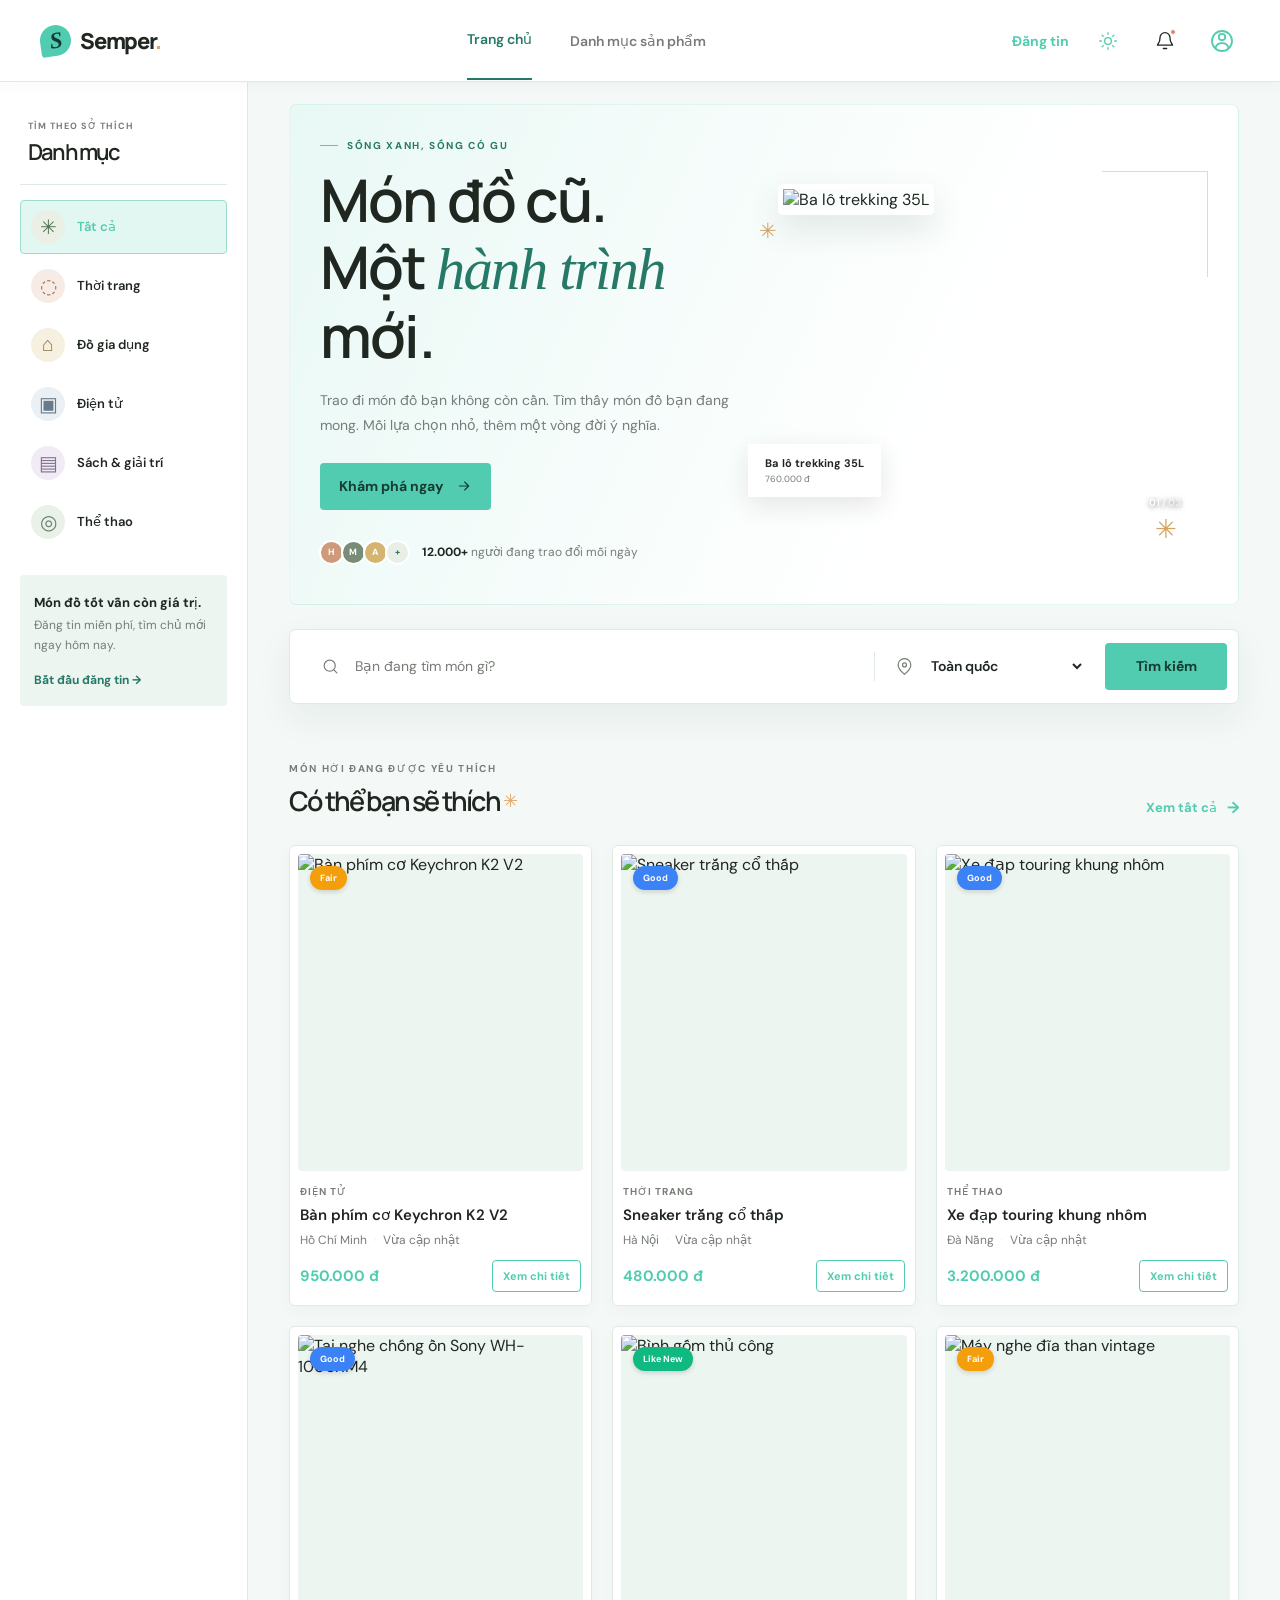
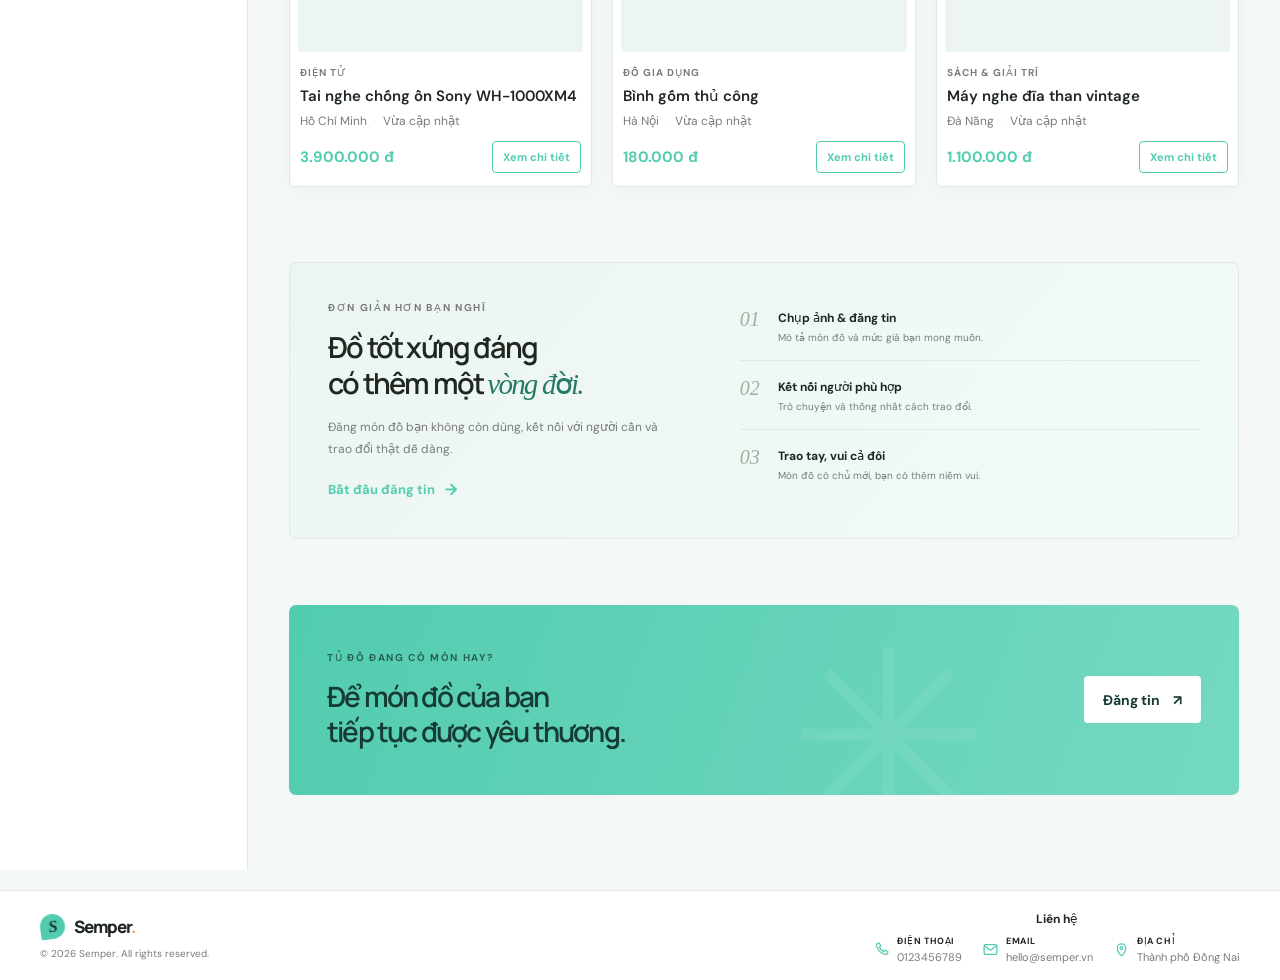
==== index.html @ af2b3153 "." ====
<!DOCTYPE html>
<html lang="vi" data-theme="light">
  <head>
    <meta charset="UTF-8" />
    <meta name="viewport" content="width=device-width, initial-scale=1.0" />
    <meta
      name="description"
      content="Semper — sàn trao đổi đồ cũ đáng tin cậy, nơi món đồ tốt tìm được chủ nhân mới."
    />
    <title>Semper — Trao đồ cũ, nhận niềm vui mới</title>
    <link rel="icon" type="image/png" href="[data-uri]" />
    <link rel="stylesheet" href="danhmucsp/css/styles.css" />
    <link href="https://fonts.googleapis.com/css2?family=DM+Sans:wght@400;500;700&family=Manrope:wght@400;600;700;800&display=swap" rel="stylesheet" />
    <script src="danhmucsp/js/products.js"></script>
    <script src="danhmucsp/js/account-menu.js"></script>
    <script src="danhmucsp/js/notifications.js"></script>
    <script>
document.addEventListener("DOMContentLoaded", () => {
const searchForm = document.querySelector("#search-form");
const searchInput = document.querySelector("#product-search");
const locationSelect = document.querySelector("#location-select");
const categoryButtons = [...document.querySelectorAll(".category-card")];
const productGrid = document.querySelector("#product-grid");
const emptyState = document.querySelector("#empty-state");
const searchResultsSection = document.querySelector("#search-results-section");
const searchResultsGrid = document.querySelector("#search-results-grid");
const searchResultsTitle = document.querySelector("#search-results-title");
const searchResultsEmpty = document.querySelector("#search-results-empty");
const themeToggle = document.querySelector("#theme-toggle");
const heroImage = document.querySelector("#hero-image");
const heroNoteTitle = document.querySelector("#hero-note-title");
const heroNoteDescription = document.querySelector("#hero-note-description");
const heroIndex = document.querySelector("#hero-index");
const badgeClass = { "Like New": "badge-like-new", Good: "badge-good", Fair: "badge-fair" };
const locations = ["Hồ Chí Minh", "Hà Nội", "Đà Nẵng"];

let activeCategory = "all";

function getRandomProducts(products, count) {
  return [...products]
    .sort(() => Math.random() - 0.5)
    .slice(0, count);
}

function renderProduct(product, index) {
  const location = locations[index % locations.length];
  return `
    <article class="product-card" data-category="${product.category}" data-location="${location}">
      <div class="product-image">
        <span class="badge ${badgeClass[product.status] || ""}">${product.status}</span>
        <img src="${product.images[0]}" alt="${product.title}" loading="lazy">
      </div>
      <div class="product-info">
        <p class="product-category">${product.category.toUpperCase()}</p>
        <h3 class="product-title">${product.title}</h3>
        <p class="product-meta">${location} <span>·</span> Vừa cập nhật</p>
        <div class="product-bottom">
          <strong class="product-price">${product.price}</strong>
          <a class="btn-add-cart" href="danhmucsp/html/ctsp.html#${product.id}" aria-label="Xem chi tiết ${product.title}">Xem chi tiết</a>
        </div>
      </div>
    </article>
  `;
}

const products = Array.isArray(window.semperProducts) ? window.semperProducts : [];
productGrid.innerHTML = getRandomProducts(products, 6).map(renderProduct).join("");
const productCards = [...productGrid.querySelectorAll(".product-card")];

const heroProducts = getRandomProducts(products, 3);
let heroProductIndex = 0;

function showHeroProduct(index) {
  const product = heroProducts[index];
  if (!product) return;

  heroImage.classList.add("is-changing");
  window.setTimeout(() => {
    heroImage.src = product.images[0];
    heroImage.alt = product.title;
    heroNoteTitle.textContent = product.title;
    heroNoteDescription.textContent = product.price;
    heroIndex.firstChild.textContent = String(index + 1).padStart(2, "0") + " ";
    heroImage.classList.remove("is-changing");
  }, 220);
}

showHeroProduct(heroProductIndex);
window.setInterval(() => {
  heroProductIndex = (heroProductIndex + 1) % heroProducts.length;
  showHeroProduct(heroProductIndex);
}, 5000);

function applyTheme(theme) {
  const isDark = theme === "dark";
  document.documentElement.classList.toggle("dark-theme", isDark);
  document.documentElement.dataset.theme = theme;
  themeToggle.setAttribute("aria-pressed", String(isDark));
  themeToggle.setAttribute(
    "aria-label",
    isDark ? "Chuyển sang giao diện sáng" : "Chuyển sang giao diện tối",
  );
  themeToggle.title = isDark ? "Chuyển sang giao diện sáng" : "Chuyển sang giao diện tối";
}

const savedTheme = localStorage.getItem("semper-theme");
const initialTheme =
  savedTheme === "light" || savedTheme === "dark"
    ? savedTheme
    : window.matchMedia("(prefers-color-scheme: dark)").matches
      ? "dark"
      : "light";

applyTheme(initialTheme);

themeToggle.addEventListener("click", () => {
  const nextTheme = document.documentElement.dataset.theme === "dark" ? "light" : "dark";
  applyTheme(nextTheme);
  localStorage.setItem("semper-theme", nextTheme);
});

function showSearchResults() {
  const query = searchInput.value.trim().toLocaleLowerCase("vi");
  const location = locationSelect.value;
  const results = products.filter((product) => {
    const searchableText = `${product.title} ${product.desc} ${product.category}`.toLocaleLowerCase("vi");
    const matchesQuery = !query || searchableText.includes(query);
    const productLocation = locations[products.indexOf(product) % locations.length];
    const matchesLocation = !location || productLocation === location;
    return matchesQuery && matchesLocation;
  });

  searchResultsSection.hidden = false;
  searchResultsTitle.textContent = query || location
    ? `Kết quả tìm kiếm${query ? ` cho “${searchInput.value.trim()}”` : ""}`
    : "Tất cả sản phẩm";
  searchResultsGrid.innerHTML = results.map(renderProduct).join("");
  searchResultsEmpty.hidden = results.length > 0;
  searchResultsGrid.hidden = results.length === 0;
  searchResultsSection.scrollIntoView({ behavior: "smooth", block: "start" });
}

searchForm.addEventListener("submit", (event) => {
  event.preventDefault();
  showSearchResults();
});

categoryButtons.forEach((button) => {
  button.addEventListener("click", () => {
    activeCategory = button.dataset.category;
    categoryButtons.forEach((categoryButton) => {
      const isSelected = categoryButton === button;
      categoryButton.classList.toggle("selected", isSelected);
      categoryButton.setAttribute("aria-pressed", String(isSelected));
    });
  });
});

document.querySelectorAll(".favorite-button").forEach((button) => {
  button.addEventListener("click", () => {
    const isFavorite = button.getAttribute("aria-pressed") === "true";
    button.setAttribute("aria-pressed", String(!isFavorite));
    button.textContent = isFavorite ? "♡" : "♥";
  });
});

});
    </script>
  </head>
  <body>
    <input type="checkbox" id="mobile-menu-toggle" hidden />
    <header class="site-header">
      <div class="header-inner">
        <a class="brand" href="#trang-chu" aria-label="Semper — về trang chủ">
          <span class="brand-mark" aria-hidden="true">S</span>
          <span>Semper<span class="brand-period">.</span></span>
        </a>

        <nav class="desktop-nav" aria-label="Điều hướng chính">
          <a class="nav-link active" href="#trang-chu">Trang chủ</a>
          <a class="nav-link" href="danhmucsp/html/sanpham.html">Danh mục sản phẩm</a>
  
        </nav>

        <div class="header-actions">
          <label for="mobile-menu-toggle" class="icon-button hamburger-menu" aria-label="Mở menu điều hướng">
            <span class="hamburger-lines" aria-hidden="true">
              <span class="line line1"></span>
              <span class="line line2"></span>
              <span class="line line3"></span>
            </span>
          </label>
          <a class="sell-link" href="danhmucsp/html/dangtin.html">Đăng tin</a>
          <button class="icon-button theme-toggle" id="theme-toggle" type="button" aria-label="Chuyển sang giao diện tối" title="Chuyển sang giao diện tối">
            <svg class="sun-icon" viewBox="0 0 24 24" aria-hidden="true">
              <circle cx="12" cy="12" r="4"></circle>
              <path d="M12 2v2m0 16v2M4.93 4.93l1.42 1.42m11.3 11.3 1.42 1.42M2 12h2m16 0h2M4.93 19.07l1.42-1.42m11.3-11.3 1.42-1.42"></path>
            </svg>
            <svg class="moon-icon" viewBox="0 0 24 24" aria-hidden="true">
              <path d="M20.9 13A8.5 8.5 0 0 1 11 3.1 8.5 8.5 0 1 0 20.9 13Z"></path>
            </svg>
          </button>
          <div class="notification-menu">
            <button class="icon-button notification-button" type="button" aria-label="Mở thông báo" aria-expanded="false">
              <svg viewBox="0 0 24 24" aria-hidden="true">
                <path d="M18 8a6 6 0 0 0-12 0c0 7-3 7-3 9h18c0-2-3-2-3-9M10 21h4" />
              </svg>
              <span class="notification-dot" aria-hidden="true"></span>
            </button>
            <div class="notification-popover" role="region" aria-label="Thông báo">
              <div class="notification-heading"><strong>Thông báo</strong></div>
              <div class="notification-list"></div>
            </div>
          </div>
          <div class="account-menu">
            <button class="avatar-button" type="button" aria-label="Mở biểu mẫu đăng nhập" aria-expanded="false">
              <svg viewBox="0 0 24 24" aria-hidden="true">
                <circle cx="12" cy="12" r="10"></circle>
                <circle cx="12" cy="8" r="3.2"></circle>
                <path d="M5.5 19c.8-3.2 3.1-4.8 6.5-4.8s5.7 1.6 6.5 4.8"></path>
              </svg>
            </button>
            <form class="login-popover" action="#" method="post">
              <h2>Đăng nhập</h2>
              <label for="home-login-account">Tài khoản</label>
              <input id="home-login-account" name="account" type="text" autocomplete="username" required>
              <label for="home-login-password">Mật khẩu</label>
              <input id="home-login-password" name="password" type="password" autocomplete="current-password" required>
              <button type="submit">Đăng nhập</button>
              <a href="#">Đăng ký</a>
            </form>
          </div>
        </div>
      </div>
    </header>

    <div class="page-layout">
      <aside class="page-sidebar" aria-labelledby="category-title">
        <div class="sidebar-heading">
          <p class="eyebrow">TÌM THEO SỞ THÍCH</p>
          <h2 id="category-title">Danh mục</h2>
        </div>
        <nav class="category-list" aria-label="Danh mục sản phẩm">
          <a class="category-card selected" href="danhmucsp/html/sanpham.html" data-category="all" aria-pressed="true">
            <span class="category-icon category-all" aria-hidden="true">✳</span>
            <span>Tất cả</span>
          </a>
          <a class="category-card" href="danhmucsp/html/sanpham.html?category=Th%E1%BB%9Di%20trang" data-category="Thời trang" aria-pressed="false">
            <span class="category-icon category-fashion" aria-hidden="true">◌</span>
            <span>Thời trang</span>
          </a>
          <a class="category-card" href="danhmucsp/html/sanpham.html?category=%C4%90%E1%BB%93%20gia%20d%E1%BB%A5ng" data-category="Đồ gia dụng" aria-pressed="false">
            <span class="category-icon category-home" aria-hidden="true">⌂</span>
            <span>Đồ gia dụng</span>
          </a>
          <a class="category-card" href="danhmucsp/html/sanpham.html?category=%C4%90i%E1%BB%87n%20t%E1%BB%AD" data-category="Điện tử" aria-pressed="false">
            <span class="category-icon category-tech" aria-hidden="true">▣</span>
            <span>Điện tử</span>
          </a>
          <a class="category-card" href="danhmucsp/html/sanpham.html?category=S%C3%A1ch%20%26%20gi%E1%BA%A3i%20tr%C3%AD" data-category="Sách &amp; giải trí" aria-pressed="false">
            <span class="category-icon category-books" aria-hidden="true">▤</span>
            <span>Sách &amp; giải trí</span>
          </a>
          <a class="category-card" href="danhmucsp/html/sanpham.html?category=Th%E1%BB%83%20thao" data-category="Thể thao" aria-pressed="false">
            <span class="category-icon category-sport" aria-hidden="true">◎</span>
            <span>Thể thao</span>
          </a>
        </nav>
        <div class="sidebar-promo">
          <p><strong>Món đồ tốt vẫn còn giá trị.</strong> Đăng tin miễn phí, tìm chủ mới ngay hôm nay.</p>
          <a href="danhmucsp/html/dangtin.html">Bắt đầu đăng tin <span aria-hidden="true">→</span></a>
        </div>
      </aside>

      <main id="trang-chu">
      <section class="hero" aria-labelledby="hero-title">
        <div class="hero-copy">
          <p class="eyebrow"><span></span> SỐNG XANH, SỐNG CÓ GU</p>
          <h1 id="hero-title">Món đồ cũ.<br />Một <em>hành trình</em> mới.</h1>
          <p class="hero-description">
            Trao đi món đồ bạn không còn cần. Tìm thấy món đồ bạn đang mong.
            Mỗi lựa chọn nhỏ, thêm một vòng đời ý nghĩa.
          </p>
          <a class="button button-dark" href="#san-pham">
            Khám phá ngay
            <svg viewBox="0 0 24 24" aria-hidden="true"><path d="M5 12h14m-6-6 6 6-6 6" /></svg>
          </a>
          <div class="community-proof">
            <div class="avatar-stack" aria-hidden="true">
              <span>H</span><span>M</span><span>A</span><span>+</span>
            </div>
            <p><strong>12.000+</strong> người đang trao đổi mỗi ngày</p>
          </div>
        </div>

        <div class="hero-visual">
          <img id="hero-image" src="" alt="" />
          <div class="hero-note">
            <span><strong id="hero-note-title"></strong><small id="hero-note-description"></small></span>
          </div>
          <div class="hero-index" id="hero-index" aria-hidden="true">01 <span>/ 03</span></div>
          <span class="hero-sparkle sparkle-one" aria-hidden="true">✳</span>
          <span class="hero-sparkle sparkle-two" aria-hidden="true">✳</span>
        </div>
      </section>

      <section class="search-section" aria-label="Tìm kiếm sản phẩm">
        <form class="search-bar" id="search-form" role="search">
          <label class="search-field">
            <svg viewBox="0 0 24 24" aria-hidden="true">
              <circle cx="11" cy="11" r="7"></circle><path d="m16 16 4 4"></path>
            </svg>
            <span class="visually-hidden">Tìm món đồ bạn cần</span>
            <input id="product-search" type="search" placeholder="Bạn đang tìm món gì?" />
          </label>
          <span class="search-divider" aria-hidden="true"></span>
          <label class="location-field">
            <svg viewBox="0 0 24 24" aria-hidden="true">
              <path d="M20 10c0 5-8 12-8 12S4 15 4 10a8 8 0 1 1 16 0Z"></path>
              <circle cx="12" cy="10" r="2.5"></circle>
            </svg>
            <span class="visually-hidden">Khu vực</span>
            <select id="location-select" aria-label="Chọn khu vực">
              <option value="">Toàn quốc</option>
              <option value="Hồ Chí Minh">Hồ Chí Minh</option>
              <option value="Hà Nội">Hà Nội</option>
              <option value="Đà Nẵng">Đà Nẵng</option>
            </select>
          </label>
          <button class="button button-green search-submit" type="submit">Tìm kiếm</button>
        </form>
      </section>

      <section class="products-section" id="san-pham" aria-labelledby="products-title">
        <div class="section-heading products-heading">
          <div>
            <p class="eyebrow">MÓN HỜI ĐANG ĐƯỢC YÊU THÍCH</p>
            <h2 id="products-title">Có thể bạn sẽ thích <span>✳</span></h2>
          </div>
          <a class="text-link" href="danhmucsp/html/sanpham.html">Xem tất cả <span aria-hidden="true">→</span></a>
        </div>

        <div class="product-grid" id="product-grid">
          <article class="product-card" data-category="Thời trang" data-location="Hồ Chí Minh">
            <div class="product-image">
              <img src="https://images.unsplash.com/photo-1543076447-215ad9ba6923?auto=format&fit=crop&w=700&q=80" alt="Áo khoác denim màu xanh" loading="lazy" />
              <span class="condition-badge">Còn rất tốt</span>
            </div>
            <button class="favorite-button" type="button" aria-label="Lưu Áo khoác denim vintage" aria-pressed="false">♡</button>
            <div class="product-info">
              <p class="product-category">THỜI TRANG</p>
              <h3>Áo khoác denim vintage</h3>
              <p class="product-meta">Hồ Chí Minh <span>·</span> 2 giờ trước</p>
              <div class="product-bottom"><strong>250.000đ</strong><span class="seller-avatar">N</span></div>
            </div>
          </article>

          <article class="product-card" data-category="Đồ gia dụng" data-location="Hà Nội">
            <div class="product-image">
              <img src="https://images.unsplash.com/photo-1578500494198-246f612d3b3d?auto=format&fit=crop&w=700&q=80" alt="Bình gốm thủ công màu trắng đặt trên bàn" loading="lazy" />
              <span class="condition-badge">Như mới</span>
            </div>
            <button class="favorite-button" type="button" aria-label="Lưu Bình gốm thủ công" aria-pressed="false">♡</button>
            <div class="product-info">
              <p class="product-category">ĐỒ GIA DỤNG</p>
              <h3>Bình gốm thủ công</h3>
              <p class="product-meta">Hà Nội <span>·</span> 5 giờ trước</p>
              <div class="product-bottom"><strong>180.000đ</strong><span class="seller-avatar avatar-peach">T</span></div>
            </div>
          </article>

          <article class="product-card" data-category="Điện tử" data-location="Hồ Chí Minh">
            <div class="product-image">
              <img src="https://images.unsplash.com/photo-1505740420928-5e560c06d30e?auto=format&fit=crop&w=700&q=80" alt="Tai nghe chụp tai màu đen" loading="lazy" />
              <span class="condition-badge">Còn rất tốt</span>
            </div>
            <button class="favorite-button" type="button" aria-label="Lưu Tai nghe chụp tai Sony" aria-pressed="false">♡</button>
            <div class="product-info">
              <p class="product-category">ĐIỆN TỬ</p>
              <h3>Tai nghe chụp tai Sony</h3>
              <p class="product-meta">Hồ Chí Minh <span>·</span> 1 ngày trước</p>
              <div class="product-bottom"><strong>890.000đ</strong><span class="seller-avatar avatar-lilac">P</span></div>
            </div>
          </article>

          <article class="product-card" data-category="Thời trang" data-location="Đà Nẵng">
            <div class="product-image">
              <img src="https://images.unsplash.com/photo-1590874103328-eac38a683ce7?auto=format&fit=crop&w=700&q=80" alt="Túi xách thời trang màu nâu sáng" loading="lazy" />
              <span class="condition-badge">Như mới</span>
            </div>
            <button class="favorite-button" type="button" aria-label="Lưu Túi cói đi biển" aria-pressed="false">♡</button>
            <div class="product-info">
              <p class="product-category">THỜI TRANG</p>
              <h3>Túi cói đi biển</h3>
              <p class="product-meta">Đà Nẵng <span>·</span> 1 ngày trước</p>
              <div class="product-bottom"><strong>320.000đ</strong><span class="seller-avatar avatar-yellow">M</span></div>
            </div>
          </article>
        </div>
        <p class="empty-state" id="empty-state" hidden>Chưa tìm thấy món đồ phù hợp. Thử từ khóa hoặc danh mục khác nhé!</p>
      </section>

      <section class="products-section search-results-section" id="search-results-section" aria-labelledby="search-results-title" hidden>
        <div class="section-heading products-heading">
          <div>
            <p class="eyebrow">KẾT QUẢ PHÙ HỢP</p>
            <h2 id="search-results-title">Kết quả tìm kiếm</h2>
          </div>
        </div>
        <div class="product-grid" id="search-results-grid"></div>
        <p class="empty-state" id="search-results-empty" hidden>Chưa tìm thấy sản phẩm phù hợp. Hãy thử từ khóa hoặc khu vực khác nhé!</p>
      </section>

      <section class="how-section" id="cach-hoat-dong" aria-labelledby="how-title">
        <div class="how-copy">
          <p class="eyebrow">ĐƠN GIẢN HƠN BẠN NGHĨ</p>
          <h2 id="how-title">Đồ tốt xứng đáng<br />có thêm một <em>vòng đời.</em></h2>
          <p>Đăng món đồ bạn không còn dùng, kết nối với người cần và trao đổi thật dễ dàng.</p>
          <a class="text-link" href="danhmucsp/html/dangtin.html">Bắt đầu đăng tin <span aria-hidden="true">→</span></a>
        </div>
        <ol class="steps-list">
          <li><span class="step-number">01</span><div><h3>Chụp ảnh &amp; đăng tin</h3><p>Mô tả món đồ và mức giá bạn mong muốn.</p></div></li>
          <li><span class="step-number">02</span><div><h3>Kết nối người phù hợp</h3><p>Trò chuyện và thống nhất cách trao đổi.</p></div></li>
          <li><span class="step-number">03</span><div><h3>Trao tay, vui cả đôi</h3><p>Món đồ có chủ mới, bạn có thêm niềm vui.</p></div></li>
        </ol>
      </section>

      <section class="sell-banner" id="dang-tin" aria-labelledby="sell-title">
        <div>
          <p class="eyebrow">TỦ ĐỒ ĐANG CÓ MÓN HAY?</p>
          <h2 id="sell-title">Để món đồ của bạn<br />tiếp tục được yêu thương.</h2>
        </div>
        <a class="button button-light" href="danhmucsp/html/dangtin.html">
          Đăng tin <span aria-hidden="true">↗</span>
        </a>
        <span class="banner-flower" aria-hidden="true">✳</span>
      </section>
      </main>
    </div>

    <footer class="site-footer">
      <div class="site-footer-inner">
        <div class="footer-branding">
          <a class="brand footer-brand" href="#trang-chu"><span class="brand-mark" aria-hidden="true">S</span><span>Semper<span class="brand-period">.</span></span></a>
          <p class="footer-copyright">© 2026 Semper. All rights reserved.</p>
        </div>
        <div class="footer-contact">
          <p class="footer-heading">Liên hệ</p>
          <div class="contact-list">
            <span class="contact-item"><svg viewBox="0 0 24 24" aria-hidden="true"><path d="M6.6 3.5 9 3l2 4.5-2 1.5a14.8 14.8 0 0 0 6 6l1.5-2L21 15l-.5 2.4a2.2 2.2 0 0 1-2.4 1.6A16.8 16.8 0 0 1 5 6.4 2.2 2.2 0 0 1 6.6 3.5Z"/></svg><span><strong>Điện thoại</strong>0123456789</span></span>
            <a class="contact-item" href="mailto:hello@semper.vn"><svg viewBox="0 0 24 24" aria-hidden="true"><rect x="3" y="5" width="18" height="14" rx="2"/><path d="m4 7 8 6 8-6"/></svg><span><strong>Email</strong>hello@semper.vn</span></a>
            <span class="contact-item"><svg viewBox="0 0 24 24" aria-hidden="true"><path d="M12 21s6-5.2 6-11a6 6 0 1 0-12 0c0 5.8 6 11 6 11Z"/><circle cx="12" cy="10" r="2"/></svg><span><strong>Địa chỉ</strong>Thành phố Đồng Nai</span></span>
          </div>
        </div>
      </div>
    </footer>
  </body>
</html>
---- danhmucsp/css/styles.css ----
:root {
  color-scheme: light;
  --page-bg: #f4f8f6;
  --surface: #ffffff;
  --surface-muted: #edf5f1;
  --text-primary: #202721;
  --text-muted: #777d76;
  --accent: #52CCB0;
  --accent-hover: #3bb99d;
  --accent-contrast: #163b33;
  --border: #dfeae5;
  --shadow: 0 14px 36px #23483a10;
  --ink: var(--text-primary);
  --muted: var(--text-muted);
  --green: #267966;
  --green-dark: #1e6556;
  --cream: var(--surface-muted);
  --line: var(--border);
  --serif: Georgia, "Times New Roman", serif;
  font-family: "DM Sans", sans-serif;
  font-synthesis: none;
  text-rendering: optimizeLegibility;
}

* { box-sizing: border-box; }
html { scroll-behavior: smooth; }
body { margin: 0; color: var(--text-primary); background: var(--page-bg); transition: color .35s ease, background-color .35s ease; }
a { color: inherit; text-decoration: none; }
button, input, select { font: inherit; }
button { color: inherit; }
a:focus-visible, button:focus-visible, input:focus-visible, select:focus-visible { outline: 3px solid var(--accent); outline-offset: 3px; }

.site-header { position: sticky; top: 0; z-index: 100; height: 82px; border-bottom: 1px solid var(--border); background: var(--surface); box-shadow: 0 3px 14px #23483a08; transition: color .35s ease, background-color .35s ease, border-color .35s ease, box-shadow .35s ease; }
.header-inner { width: min(1200px, calc(100% - 64px)); height: 100%; margin: auto; display: flex; align-items: center; justify-content: space-between; }
.brand { display: inline-flex; align-items: center; gap: 9px; font: 800 22px/1 "Manrope", sans-serif; letter-spacing: -1.2px; }
.brand-mark { display: grid; width: 31px; height: 31px; place-items: center; border-radius: 50% 50% 50% 10%; color: var(--accent-contrast); background: var(--accent); font: italic 700 23px/1 var(--serif); transform: rotate(-8deg); }
.brand-period { color: #e5a65e; }
.desktop-nav { display: flex; height: 100%; align-items: center; gap: 38px; }
.nav-link { position: relative; color: var(--text-muted); font-size: 14px; font-weight: 600; transition: color .2s, transform .2s; }
.nav-link:hover, .nav-link.active { color: var(--green); }
.nav-link.active { transform: translateY(-2px); }
.nav-link.active::after { position: absolute; right: 0; bottom: -32px; left: 0; height: 2px; background: var(--green); content: ""; }
.header-actions { display: flex; align-items: center; gap: 20px; }
.icon-button.hamburger-menu { display: none; }
.hamburger-lines { display: flex; width: 22px; height: 16px; flex-direction: column; justify-content: space-between; color: currentColor; }
.hamburger-lines .line { display: block; width: 100%; height: 2.5px; border-radius: 2px; background-color: currentColor; transition: transform .3s ease-in-out, opacity .2s ease-in-out; }
.sell-link { display: inline-block; color: var(--accent); font-size: 14px; font-weight: 700; text-decoration: none; animation: pulse 2s infinite ease-in-out; }
.icon-button, .avatar-button { position: relative; display: grid; width: 37px; height: 37px; place-items: center; border: 0; border-radius: 50%; background: transparent; cursor: pointer; }
.icon-button svg { width: 20px; fill: none; stroke: currentColor; stroke-linecap: round; stroke-linejoin: round; stroke-width: 1.6; }
.theme-toggle { color: var(--accent); }
.theme-toggle .moon-icon, .dark-theme .theme-toggle .sun-icon { display: none; }
.theme-toggle .moon-icon { color: #fbbf24; fill: #fbbf24; transition: color .2s, fill .2s; }
.dark-theme .theme-toggle .moon-icon { display: block; }
.dark-theme .theme-toggle .moon-icon:hover { color: #fff; fill: #fff; }
.notification-dot { position: absolute; top: 7px; right: 7px; width: 6px; height: 6px; border: 1px solid white; border-radius: 50%; background: #db8769; }
.notification-menu { position: relative; }
.notification-button { color: var(--text-primary); animation: notification-ring 2.6s ease-in-out infinite; }
.notification-button:hover, .notification-menu.is-open .notification-button { color: var(--accent); animation-play-state: paused; }
.notification-popover { position: absolute; top: calc(100% + 13px); right: -8px; z-index: 20; display: none; width: 310px; padding: 15px; border: 1px solid var(--border); border-radius: 12px; background: var(--surface); box-shadow: 0 14px 30px #23483a22; }
.notification-menu.is-open .notification-popover { display: block; }
.notification-heading { display: flex; align-items: center; justify-content: space-between; padding-bottom: 10px; border-bottom: 1px solid var(--border); color: var(--text-primary); }
.notification-heading span { color: var(--text-muted); font-size: 10px; font-weight: 600; }
.notification-item { display: flex; align-items: flex-start; gap: 10px; padding: 12px 0; border-bottom: 1px solid var(--border); }
.notification-item:last-child { padding-bottom: 2px; border-bottom: 0; }
.notification-item-icon { display: grid; width: 27px; height: 27px; flex: none; place-items: center; border-radius: 50%; color: var(--accent-contrast); background: var(--accent); font-weight: 700; }
.notification-item p { margin: 0; color: var(--text-muted); font-size: 12px; line-height: 1.45; }
.notification-item p strong, .notification-item p span { color: var(--text-primary); }
.notification-item p small { display: block; margin-top: 3px; color: var(--text-muted); font-size: 10px; }
@keyframes notification-ring {
  0%, 75%, 100% { transform: rotate(0); }
  80% { transform: rotate(9deg); }
  84% { transform: rotate(-9deg); }
  88% { transform: rotate(6deg); }
  92% { transform: rotate(-4deg); }
}
.account-menu { position: relative; }
.avatar-button { color: var(--accent); background: transparent; border-radius: 6px; font-size: 13px; font-weight: 700; }
.avatar-button svg { width: 24px; height: 24px; fill: none; stroke: currentColor; stroke-linecap: round; stroke-linejoin: round; stroke-width: 1.8; }
.avatar-button:hover { color: var(--accent-hover); background: var(--surface-muted); }
.login-popover { position: absolute; top: calc(100% + 13px); right: 0; z-index: 20; display: none; width: 244px; padding: 18px; border: 1px solid var(--border); border-radius: 12px; background: var(--surface); box-shadow: 0 14px 30px #23483a22; }
.account-menu.is-open .login-popover { display: grid; gap: 7px; }
.login-popover h2 { margin: 0 0 5px; color: var(--text-primary); font: 700 18px/1.2 "Manrope", sans-serif; }
.login-popover label { color: var(--text-muted); font-size: 12px; font-weight: 600; }
.login-popover input { width: 100%; min-height: 36px; padding: 7px 9px; border: 1px solid var(--border); border-radius: 7px; color: var(--text-primary); background: var(--surface-muted); }
.login-popover button { min-height: 37px; margin-top: 5px; border: 0; border-radius: 7px; color: var(--accent-contrast); background: var(--accent); font-weight: 700; cursor: pointer; }
.login-popover button:hover { background: var(--accent-hover); }
.login-popover a { color: var(--green); font-size: 12px; text-align: center; text-decoration: none; }
.login-popover a:hover { text-decoration: underline; }

.page-layout { display: grid; width: min(1440px, 100%); min-height: calc(100vh - 172px); margin: 0 auto; grid-template-columns: 248px minmax(0, 1fr); grid-template-areas: "sidebar main"; }
.page-sidebar { position: sticky; top: 20px; align-self: start; grid-area: sidebar; min-height: 100%; padding: 38px 20px 28px; border-right: 1px solid var(--border); background: var(--surface); transition: color .35s ease, background-color .35s ease, border-color .35s ease; }
.sidebar-heading { padding: 0 8px 17px; border-bottom: 1px solid var(--border); }
.sidebar-heading .eyebrow { margin-bottom: 7px; font-size: 9px; letter-spacing: 1px; }
.sidebar-heading h2 { font-size: 22px; }
.category-list { display: grid; margin-top: 15px; grid-template-columns: 1fr; gap: 5px; }
.category-card { display: flex; min-height: 54px; align-items: center; justify-content: flex-start; gap: 12px; padding: 6px 10px; border: 1px solid transparent; border-radius: 4px; background: transparent; font-size: 13px; font-weight: 600; text-align: left; transition: color .35s ease, border-color .35s ease, background-color .35s ease, transform .2s; cursor: pointer; }
.category-card:hover { transform: translateX(2px); border-color: var(--border); }
.category-card.selected { border-color: color-mix(in srgb, var(--accent) 48%, var(--border)); background: color-mix(in srgb, var(--accent) 16%, var(--surface)); color: var(--accent); }
.category-icon { display: grid; width: 34px; height: 34px; flex: none; place-items: center; border-radius: 50%; font-family: var(--serif); font-size: 20px; }
.category-all { color: #537456; background: #eaf0e6; }
.category-fashion { color: #a66d55; background: #f7ece5; }
.category-home { color: #927746; background: #f5f0df; }
.category-tech { color: #687b8c; background: #eaf0f3; }
.category-books { color: #817292; background: #f0ebf5; }
.category-sport { color: #68816c; background: #eaf1e9; }
.sidebar-promo { margin-top: 26px; padding: 17px 14px; border-radius: 4px; background: var(--surface-muted); }
.promo-icon { display: grid; width: 29px; height: 29px; margin-bottom: 11px; place-items: center; border-radius: 50%; color: var(--accent-contrast); background: color-mix(in srgb, var(--accent) 22%, var(--surface)); }
.sidebar-promo p { margin-bottom: 12px; color: var(--muted); font-size: 12px; line-height: 1.65; }
.sidebar-promo p strong { display: block; margin-bottom: 3px; color: var(--ink); font-size: 13px; }
.sidebar-promo > a { color: var(--green); font-size: 12px; font-weight: 700; }
.page-layout > main { min-width: 0; overflow: hidden; grid-area: main; padding: 0 clamp(22px, 3.2vw, 46px) 20px; }
.hero { display: grid; width: 100%; min-height: 440px; margin: 22px auto 26px; padding: 34px 30px; grid-template-columns: 1fr 1fr; align-items: center; gap: 28px; border: 1px solid color-mix(in srgb, var(--accent) 16%, transparent); border-radius: 8px; background: linear-gradient(115deg, color-mix(in srgb, var(--accent) 13%, var(--surface)), var(--surface) 68%); }
.hero-copy { min-width: 0; padding: 0 0 5px; }
.eyebrow { margin: 0 0 15px; color: var(--text-muted); font-size: 10px; font-weight: 700; letter-spacing: 1.65px; }
.hero-copy .eyebrow { display: flex; align-items: center; gap: 9px; color: var(--green); }
.hero-copy .eyebrow span { width: 18px; height: 1px; background: var(--accent); }
h1, h2, h3, p { margin-top: 0; }
h1, h2 { font-family: "Manrope", sans-serif; letter-spacing: -1.8px; }
h1 { margin: 0 0 18px; font-size: clamp(42px, 4.6vw, 59px); font-weight: 600; line-height: 1.13; }
h1 em, .how-copy h2 em { color: var(--green); font-family: var(--serif); font-weight: 400; }
.hero-description { max-width: 420px; margin-bottom: 25px; color: var(--muted); font-size: 14px; line-height: 1.8; }
.button { display: inline-flex; min-height: 47px; align-items: center; justify-content: center; gap: 13px; padding: 0 19px; border: 0; border-radius: 4px; font-size: 14px; font-weight: 700; transition: transform .2s, background .2s; cursor: pointer; }
.button:hover { transform: translateY(-2px); }
.button svg { width: 16px; fill: none; stroke: currentColor; stroke-linecap: round; stroke-linejoin: round; stroke-width: 1.7; }
.button-dark { color: var(--accent-contrast); background: var(--accent); }
.button-dark:hover { background: var(--accent-hover); }
.community-proof { display: flex; align-items: center; gap: 12px; margin-top: 30px; }
.avatar-stack { display: flex; padding-left: 2px; }
.avatar-stack span { display: grid; width: 25px; height: 25px; margin-left: -3px; place-items: center; border: 2px solid var(--surface); border-radius: 50%; color: white; background: #ce9a7b; font-size: 9px; font-weight: 700; }
.avatar-stack span:nth-child(2) { background: #788c78; }
.avatar-stack span:nth-child(3) { background: #d4b46e; }
.avatar-stack span:nth-child(4) { color: var(--green); background: #e9eee7; }
.community-proof p { margin: 0; color: var(--muted); font-size: 12px; }
.community-proof strong { color: var(--ink); }
.hero-visual { position: relative; height: 340px; margin-right: 12px; }
.hero-visual::before { position: absolute; top: -13px; right: -12px; width: 105px; height: 105px; border-top: 1px solid #d4dfd2; border-right: 1px solid #d4dfd2; content: ""; }
.hero-visual > img { width: 100%; height: 100%; border: 5px solid var(--surface); border-radius: 5px; object-fit: cover; object-position: center 48%; box-shadow: 0 14px 32px #20493a20; opacity: 1; transition: opacity .22s ease; }
.hero-visual > img.is-changing { opacity: .15; }
.hero-note { position: absolute; bottom: 27px; left: -30px; display: flex; align-items: center; gap: 11px; padding: 12px 17px; background: var(--surface); box-shadow: 0 8px 26px #1c27151c; }
.note-icon { display: grid; width: 30px; height: 30px; place-items: center; border-radius: 50%; color: var(--accent-contrast); background: color-mix(in srgb, var(--accent) 18%, var(--surface)); font-size: 18px; }
.hero-note strong, .hero-note small { display: block; }
.hero-note strong { margin-bottom: 3px; font-size: 11px; }
.hero-note small { color: var(--muted); font-size: 9px; }
.hero-index { position: absolute; right: 15px; bottom: 15px; color: #fff; font-size: 10px; font-weight: 700; text-shadow: 0 1px 5px #0008; }
.hero-index span { color: #ffffffa6; }
.hero-sparkle { position: absolute; color: #d5a35f; }
.sparkle-one { top: 33px; left: -19px; font-size: 21px; }
.sparkle-two { right: 19px; bottom: -22px; font-size: 26px; }

.search-section { width: 100%; margin: -2px auto 58px; }
.search-bar { display: flex; min-height: 75px; align-items: center; padding: 11px; border: 1px solid var(--border); border-radius: 7px; background: var(--surface); box-shadow: var(--shadow); transition: color .35s ease, border-color .35s ease, background-color .35s ease, box-shadow .35s ease; }
.search-field, .location-field { display: flex; min-width: 0; flex: 1; align-items: center; gap: 13px; padding: 0 20px; }
.search-field svg, .location-field svg { width: 19px; flex: none; fill: none; stroke: var(--text-muted); stroke-linecap: round; stroke-linejoin: round; stroke-width: 1.5; }
.search-field input, .location-field select { width: 100%; border: 0; outline: 0; color: var(--ink); background: transparent; font-size: 14px; }
.search-field input::placeholder { color: var(--text-muted); }
.location-field { max-width: 230px; }
.location-field select { cursor: pointer; color: var(--text-primary); font-size: 14px; font-weight: 600; line-height: 1.4; }
.dark-theme .location-field select { color: var(--text-primary); }
.dark-theme .location-field select option { color: var(--text-primary); background: var(--surface); }
.search-divider { width: 1px; height: 29px; background: var(--line); }
.button-green { color: var(--accent-contrast); background: var(--accent); }
.button-green:hover { background: var(--accent-hover); }
.search-submit { min-width: 122px; }

.products-section { width: 100%; margin: 0 auto; }
.search-results-section { margin-top: 58px; scroll-margin-top: 24px; }
.section-heading { display: flex; align-items: end; justify-content: space-between; }
.section-heading .eyebrow { margin-bottom: 9px; }
h2 { margin-bottom: 0; font-size: 27px; font-weight: 600; line-height: 1.25; }
.text-link { display: inline-flex; align-items: center; gap: 10px; color: var(--accent); font-size: 13px; font-weight: 700; }
.text-link:hover { color: var(--accent-hover); }
.text-link span { font-size: 16px; }
.products-section { padding-top: 0; }
.products-heading h2 span { color: #dca66c; font-size: 18px; vertical-align: 4px; }
.product-grid { display: grid; margin-top: 27px; grid-template-columns: repeat(3, minmax(0, 1fr)); gap: 20px; }
.product-card { position: relative; min-width: 0; padding: 8px 8px 13px; border: 1px solid var(--border); border-radius: 6px; background: var(--surface); box-shadow: 0 5px 18px #23483a08; transition: color .35s ease, background-color .35s ease, transform .2s, box-shadow .35s ease, border-color .35s ease; }
.product-card:hover { transform: translateY(-4px); border-color: color-mix(in srgb, var(--accent) 50%, var(--border)); box-shadow: 0 12px 25px #23483a16; }
.product-image { position: relative; display: block; height: auto; aspect-ratio: .9; overflow: hidden; border-radius: 4px; background: var(--surface-muted); }
.product-image img { width: 100%; height: 100%; object-fit: cover; transition: transform .4s; }
.product-card:hover .product-image img { transform: scale(1.04); }
.products-section .product-image { aspect-ratio: .9; }
.products-section .badge { position: absolute; top: 12px; left: 12px; z-index: 1; padding: 6px 10px; border-radius: 30px; color: #fff; font-size: 9px; font-weight: 700; box-shadow: 0 2px 5px #00000026; }
.products-section .badge-like-new { background: #10b981; }
.products-section .badge-good { background: #3b82f6; }
.products-section .badge-fair { background: #f59e0b; }
.condition-badge { position: absolute; top: 12px; left: 12px; padding: 6px 9px; border-radius: 2px; color: var(--accent-contrast); background: var(--surface); font-size: 9px; font-weight: 600; }
.favorite-button { position: absolute; top: 10px; right: 10px; display: grid; width: 31px; height: 31px; place-items: center; border: 0; border-radius: 50%; color: var(--text-primary); background: var(--surface); font-size: 20px; line-height: 1; cursor: pointer; transition: color .2s, background .2s; }
.favorite-button[aria-pressed="true"] { color: white; background: #c66f5e; }
.product-info { padding: 14px 2px 0; }
.product-category { margin-bottom: 7px; color: var(--text-muted); font-size: 10px; font-weight: 700; letter-spacing: 1px; }
.product-info h3, .product-title { margin-bottom: 7px; font-size: 15px; font-weight: 600; }
.product-meta { margin-bottom: 12px; color: var(--text-muted); font-size: 12px; }
.product-meta span { margin: 0 4px; color: var(--border); }
.product-bottom { display: flex; min-width: 0; align-items: center; justify-content: space-between; }
.product-bottom strong { color: var(--accent); font-size: 15px; }
.products-section .product-bottom { gap: 8px; flex-wrap: nowrap; }
.products-section .product-price { flex: 0 1 auto; margin: 0; white-space: nowrap; }
.btn-add-cart { display: inline-flex; flex: 0 0 auto; align-items: center; justify-content: center; padding: 8px 10px; border: 1px solid var(--accent); border-radius: 4px; color: var(--accent); font-size: 11px; font-weight: 700; text-decoration: none; white-space: nowrap; transition: color .2s, background-color .2s; }
.btn-add-cart:hover { color: var(--accent-contrast); background: var(--accent); }
.seller-avatar { display: grid; width: 23px; height: 23px; place-items: center; border-radius: 50%; color: #fff; background: #71816c; font-size: 9px; font-weight: 700; }
.avatar-peach { background: #ce8971; }
.avatar-lilac { background: #8881a1; }
.avatar-yellow { background: #b39b54; }
.empty-state { margin: 35px 0; color: var(--muted); text-align: center; font-size: 14px; }

.how-section { display: grid; width: 100%; margin: 75px auto 66px; padding: 38px; grid-template-columns: .9fr 1.1fr; gap: 35px; border: 1px solid var(--border); border-radius: 7px; background: linear-gradient(130deg, var(--surface-muted), color-mix(in srgb, var(--accent) 8%, var(--surface))); }
.how-copy h2 { margin-bottom: 15px; font-size: 29px; }
.how-copy > p:not(.eyebrow) { max-width: 350px; margin-bottom: 17px; color: var(--muted); font-size: 12px; line-height: 1.8; }
.steps-list { margin: 0; padding: 0; list-style: none; }
.steps-list li { display: flex; align-items: flex-start; gap: 18px; padding: 7px 0 16px; }
.steps-list li + li { padding-top: 16px; border-top: 1px solid var(--border); }
.step-number { color: #a1b09d; font-family: var(--serif); font-size: 20px; font-style: italic; }
.steps-list h3 { margin: 2px 0 5px; font-size: 12px; }
.steps-list p { margin: 0; color: var(--muted); font-size: 10px; }

.sell-banner { position: relative; display: flex; width: 100%; min-height: 190px; align-items: center; justify-content: space-between; overflow: hidden; margin: 0 auto 55px; padding: 30px 38px; border-radius: 7px; color: var(--accent-contrast); background: linear-gradient(110deg, var(--accent), color-mix(in srgb, var(--accent) 74%, #d5fff2)); }
.sell-banner .eyebrow { color: var(--accent-contrast); opacity: .75; }
.sell-banner h2 { font-size: 28px; }
.button-light { position: relative; z-index: 1; color: var(--accent-contrast); background: var(--surface); }
.button-light:hover { background: var(--surface-muted); }
.banner-flower { position: absolute; right: 250px; bottom: -65px; color: #ffffff12; font-size: 240px; line-height: 1; }
.site-footer { margin-top: 20px; border-top: 1px solid var(--border); background: var(--surface); transition: color .35s ease, background-color .35s ease, border-color .35s ease; }
.site-footer-inner { display: flex; width: min(1200px, calc(100% - 64px)); align-items: center; justify-content: space-between; gap: 28px; margin: 0 auto; padding: 20px 0 16px; }
.footer-branding { display: flex; flex-direction: column; align-items: flex-start; gap: 8px; }
.footer-contact { min-width: 0; margin-left: auto; order: 2; }
.footer-brand { flex: none; font-size: 17px; }
.footer-brand .brand-mark { width: 25px; height: 25px; font-size: 17px; }
.footer-heading { margin: 0 0 8px; color: var(--text-primary); font-size: 12px; font-weight: 700; text-align: center; }
.contact-list { display: flex; flex-wrap: wrap; justify-content: center; gap: 8px 20px; color: var(--text-muted); font-size: 11px; }
.contact-list span, .contact-list a { display: flex; flex-direction: column; gap: 3px; }
.contact-item { flex-direction: row !important; align-items: center; gap: 7px !important; }
.contact-item svg { width: 17px; height: 17px; flex: none; fill: none; stroke: var(--accent); stroke-linecap: round; stroke-linejoin: round; stroke-width: 1.8; }
.contact-list strong { color: var(--text-primary); font-size: 9px; letter-spacing: .6px; text-transform: uppercase; }
.contact-list a { transition: color .2s; }
.contact-list a:hover { color: var(--accent); }
.footer-copyright { margin: 0; color: var(--text-muted); font-size: 10px; text-align: left; }
.visually-hidden { position: absolute; width: 1px; height: 1px; padding: 0; overflow: hidden; clip: rect(0, 0, 0, 0); white-space: nowrap; clip-path: inset(50%); }

@keyframes pulse {
  0% { transform: scale(1); opacity: 1; }
  50% {
    transform: scale(1.08);
    opacity: .9;
    text-shadow: 0 0 8px color-mix(in srgb, var(--accent) 40%, transparent);
  }
  100% { transform: scale(1); opacity: 1; }
}

.dark-theme {
  color-scheme: dark;
  --page-bg: #101916;
  --surface: #18231f;
  --surface-muted: #1d2a25;
  --text-primary: #edf5f1;
  --text-muted: #a7b8b0;
  --border: #30423a;
  --shadow: 0 14px 36px #0005;
  --accent-contrast: #12352e;
  --green: var(--accent);
  --green-dark: #70d9bd;
}
.dark-theme .site-header { border-color: var(--border); }
.dark-theme .page-sidebar { background: var(--surface); }
.dark-theme .hero { border-color: #52CCB033; background: linear-gradient(115deg, #52CCB01a, var(--surface) 72%); }
.dark-theme .hero-visual > img { box-shadow: 0 14px 32px #0006; }
.dark-theme .product-card { box-shadow: 0 5px 18px #0002; }
.dark-theme .product-card:hover { box-shadow: 0 12px 25px #0005; }
.dark-theme .how-section { background: linear-gradient(130deg, var(--surface-muted), #52CCB00d); }
.dark-theme .sell-banner { background: linear-gradient(110deg, #52CCB0, #328f79); }
.dark-theme .sell-banner .button-light { color: #163b33; background: #edf5f1; }
.dark-theme .sell-banner .button-light:hover { color: #12352e; background: #ffffff; }
.dark-theme .hero-visual::before { border-color: #52CCB066; }
.dark-theme .hero-index { color: #fff; }
.dark-theme .sidebar-promo p strong,
.dark-theme .community-proof strong { color: var(--text-primary); }
.dark-theme .category-icon { filter: brightness(.78) saturate(.85); }
.dark-theme .steps-list li + li { border-color: var(--border); }
.dark-theme .step-number { color: var(--accent); }
.dark-theme .site-footer p { color: var(--text-muted); }
.dark-theme .site-footer p span { color: #81948a; }
.dark-theme,
.dark-theme body,
.dark-theme .site-header,
.dark-theme .page-sidebar,
.dark-theme .hero,
.dark-theme .sidebar-promo,
.dark-theme .search-bar,
.dark-theme .category-card,
.dark-theme .product-card,
.dark-theme .how-section,
.dark-theme .sell-banner,
.dark-theme .site-footer {
  transition: color .35s ease, background-color .35s ease, border-color .35s ease, box-shadow .35s ease;
}

@media (max-width: 900px) {
  .header-inner { width: min(100% - 40px, 720px); }
  .site-footer-inner { width: min(100% - 40px, 720px); }
  .page-layout { width: 100%; min-height: 0; grid-template-columns: minmax(0, 1fr); grid-template-areas: "sidebar" "main"; }
  .page-sidebar { position: static; min-height: 0; padding: 25px max(20px, calc((100% - 720px) / 2)) 12px; border-right: 0; border-bottom: 1px solid var(--border); }
  .sidebar-heading { padding: 0 2px 11px; }
  .sidebar-heading h2 { font-size: 20px; }
  .category-list { margin-top: 12px; grid-template-columns: repeat(3, minmax(0, 1fr)); gap: 7px; }
  .category-card { min-height: 60px; padding: 6px 8px; }
  .sidebar-promo { display: none; }
  .page-layout > main { padding: 0 max(20px, calc((100% - 720px) / 2)); }
  .hero { width: 100%; }
  .desktop-nav { gap: 19px; }
  .header-actions { gap: 11px; }
  .hero { min-height: 420px; gap: 25px; }
  .hero-copy { padding-left: 0; }
  .hero-visual { height: 320px; margin-right: 5px; }
  .product-grid { grid-template-columns: repeat(2, 1fr); gap: 28px 18px; }
  .how-section { padding: 32px; gap: 25px; }
  .sell-banner { padding: 30px; }
}
@media (max-width: 620px) {
  .site-header { height: auto; }
  .header-inner { min-height: 68px; flex-wrap: wrap; }
  .header-inner { width: calc(100% - 36px); }
  .site-footer-inner { width: calc(100% - 36px); }
  .page-sidebar { padding: 21px 18px 9px; }
  .sidebar-heading .eyebrow { font-size: 8px; }
  .sidebar-heading h2 { font-size: 18px; }
  .category-list { grid-template-columns: repeat(2, minmax(0, 1fr)); gap: 5px; }
  .category-card { min-height: 54px; justify-content: flex-start; padding-left: 8px; font-size: 10px; }
  .category-icon { width: 31px; height: 31px; font-size: 18px; }
  .page-layout > main { padding: 0 18px; }
  .brand { font-size: 19px; }
  .desktop-nav { display: none; width: 100%; height: auto; order: 4; flex-direction: column; gap: 0; margin-top: 15px; padding-top: 15px; border-top: 1px solid var(--border); }
  .nav-link { width: 100%; padding: 10px 0; flex: none; font-size: 14px; }
  .nav-link.active::after { bottom: 0; }
  .icon-button.hamburger-menu { display: flex; width: 30px; height: 30px; color: var(--text-primary); cursor: pointer; }
  .hamburger-lines { width: 22px; height: 16px; }
  body:has(#mobile-menu-toggle:checked) .desktop-nav { display: flex; }
  body:has(#mobile-menu-toggle:checked) .hamburger-lines .line1 { transform: translateY(6.75px) rotate(45deg); }
  body:has(#mobile-menu-toggle:checked) .hamburger-lines .line2 { opacity: 0; }
  body:has(#mobile-menu-toggle:checked) .hamburger-lines .line3 { transform: translateY(-6.75px) rotate(-45deg); }
  .header-actions { gap: 8px; }
  .sell-link { max-width: 78px; font-size: 9px; text-align: right; }
  .notification-button { display: grid; }
  .icon-button { width: 30px; }
  .avatar-button { width: 30px; height: 30px; }
  .avatar-button svg { width: 20px; height: 20px; }
  .login-popover { top: calc(100% + 10px); right: -4px; width: min(244px, calc(100vw - 36px)); }
  .notification-popover { top: calc(100% + 10px); right: -52px; width: min(310px, calc(100vw - 36px)); }
  .hero { display: flex; min-height: 0; flex-direction: column; align-items: stretch; gap: 32px; margin: 14px auto 22px; padding: 25px 18px; }
  .hero-copy { padding: 0; }
  h1 { font-size: 46px; }
  .hero-description { max-width: 380px; font-size: 13px; }
  .community-proof { margin-top: 23px; }
  .hero-visual { height: 275px; margin: 0 8px 0 18px; }
  .hero-note { bottom: 18px; left: -18px; }
  .sparkle-two { right: 4px; }
  .search-section { width: 100%; margin: 0 auto 48px; }
  .search-bar { display: grid; padding: 12px; grid-template-columns: 1fr auto; gap: 8px; }
  .search-field { min-height: 40px; grid-column: 1 / -1; padding: 0 8px; }
  .search-divider { display: none; }
  .location-field { max-width: none; min-height: 41px; padding: 0 8px; }
  .location-field select { color: var(--text-primary); font-size: 13px; font-weight: 600; }
  .search-submit { min-width: 102px; min-height: 41px; }
  .section-heading { align-items: flex-end; gap: 12px; }
  h2 { font-size: 23px; }
  .section-heading .eyebrow { font-size: 8px; letter-spacing: 1.1px; }
  .products-section { padding-top: 0; }
  .product-grid { margin-top: 21px; gap: 25px 12px; }
  .product-image { height: auto; aspect-ratio: .82; }
  .condition-badge { top: 8px; left: 7px; padding: 5px 6px; font-size: 8px; }
  .favorite-button { top: 7px; right: 7px; width: 28px; height: 28px; }
  .product-info { padding-top: 11px; }
  .product-info h3 { min-height: 32px; font-size: 11px; line-height: 1.45; }
  .product-meta { font-size: 9px; }
  .products-section .product-bottom { gap: 5px; }
  .products-section .product-bottom strong { min-width: 0; font-size: clamp(10px, 3.15vw, 12px); }
  .products-section .btn-add-cart { padding: 7px 7px; font-size: 10px; }
  .how-section { display: block; width: 100%; margin: 58px auto; padding: 28px 22px; }
  .how-copy { margin-bottom: 28px; }
  .how-copy h2 { font-size: 25px; }
  .steps-list li { gap: 13px; }
  .sell-banner { display: block; width: 100%; min-height: 0; margin-bottom: 40px; padding: 28px 22px; }
  .sell-banner h2 { margin-bottom: 22px; font-size: 25px; }
  .banner-flower { right: -15px; bottom: -74px; font-size: 185px; }
  .site-footer-inner { align-items: center; flex-direction: column; width: 100%; gap: 20px; padding: 22px 18px 18px; text-align: center; }
  .footer-branding { align-items: center; gap: 9px; order: 2; }
  .footer-contact { width: 100%; margin-left: 0; order: 1; }
  .footer-heading { transform: translateY(-3px); }
  .contact-list { display: flex; width: max-content; max-width: 100%; flex-wrap: nowrap; justify-content: center; gap: 18px; margin: 0 auto; overflow-x: auto; padding: 0 2px 4px; font-size: 10px; scrollbar-width: thin; transform: translateX(-4px); }
  .contact-item { min-width: max-content; align-items: center; justify-content: center; gap: 6px !important; }
  .contact-item svg { width: 16px; height: 16px; }
  .contact-list strong { font-size: 8px; }
  .footer-copyright { font-size: 10px; }
  .footer-copyright { text-align: center; }
}
@media (max-width: 480px) {
 .contact-list { justify-content: flex-start; gap: 18px; }
 .contact-item { align-items: center; }
}
@media (prefers-reduced-motion: reduce) {
  *, *::before, *::after { scroll-behavior: auto !important; transition-duration: .01ms !important; }
}
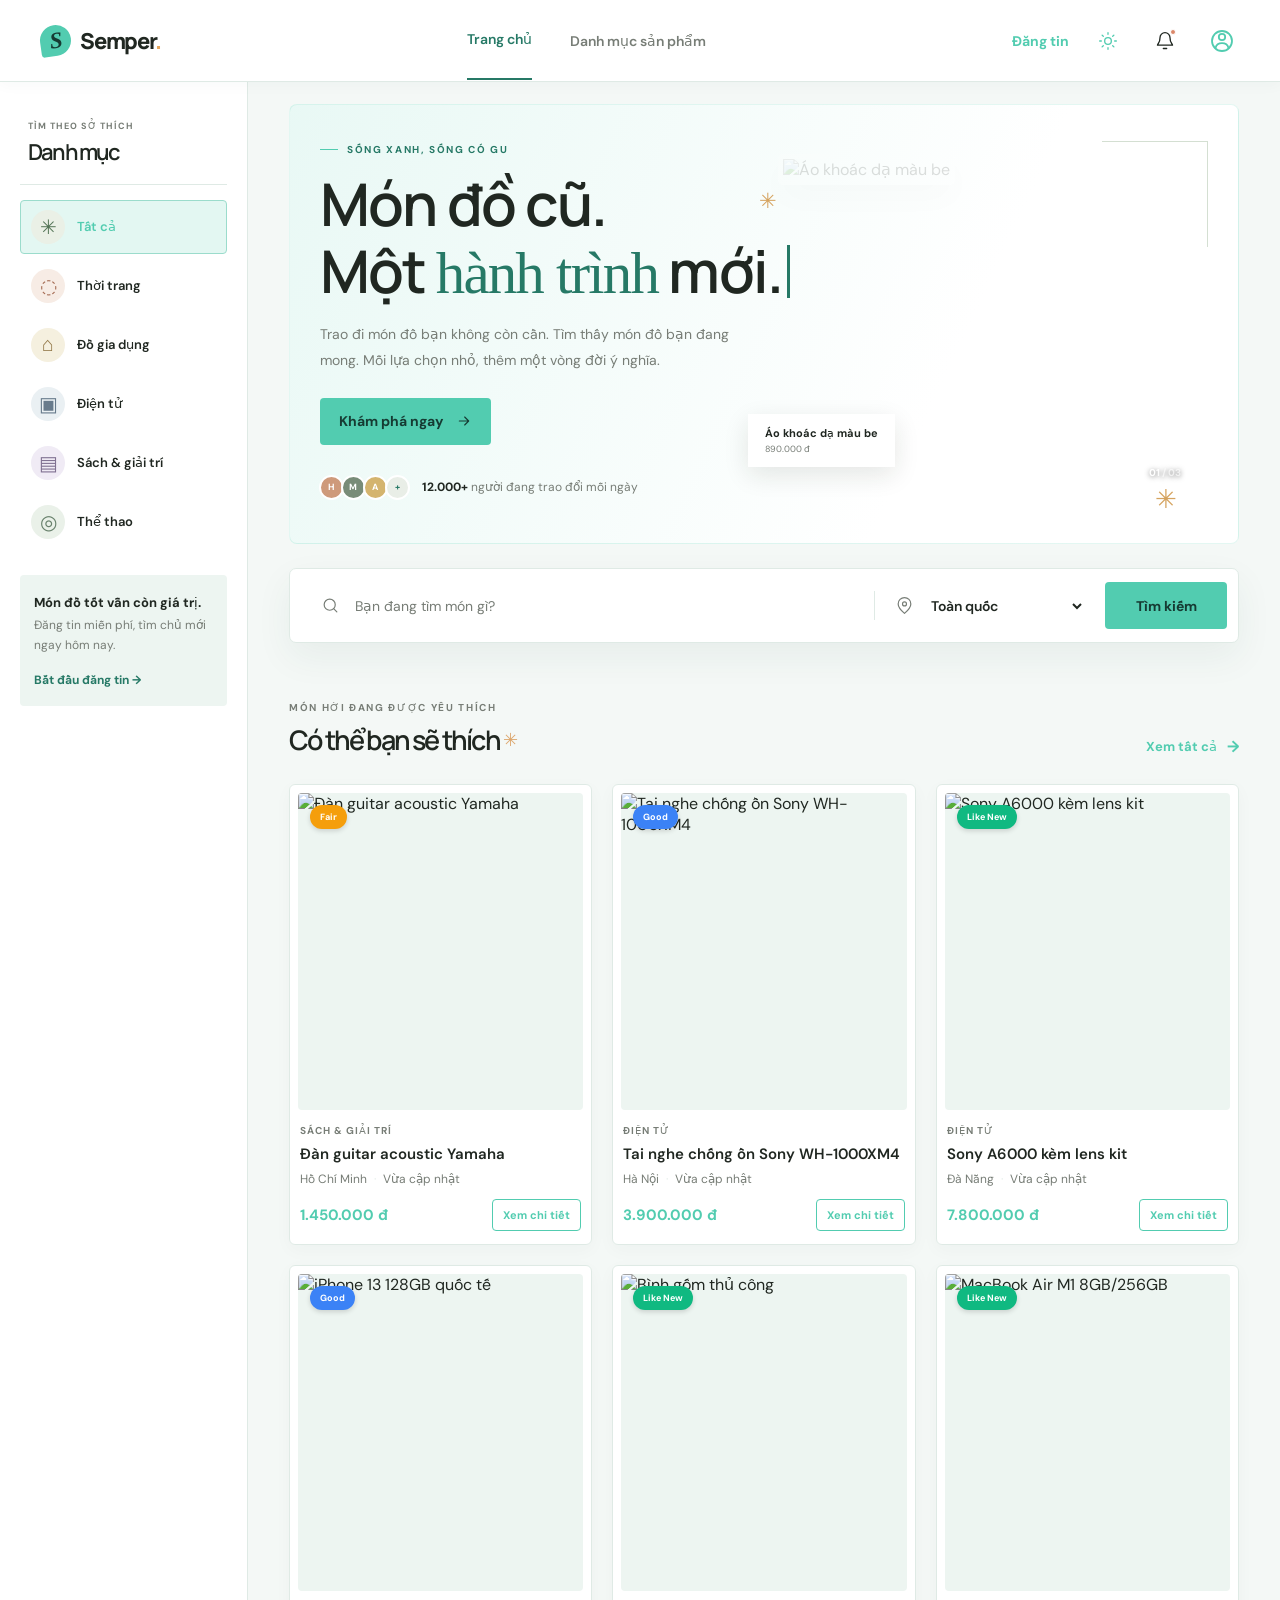
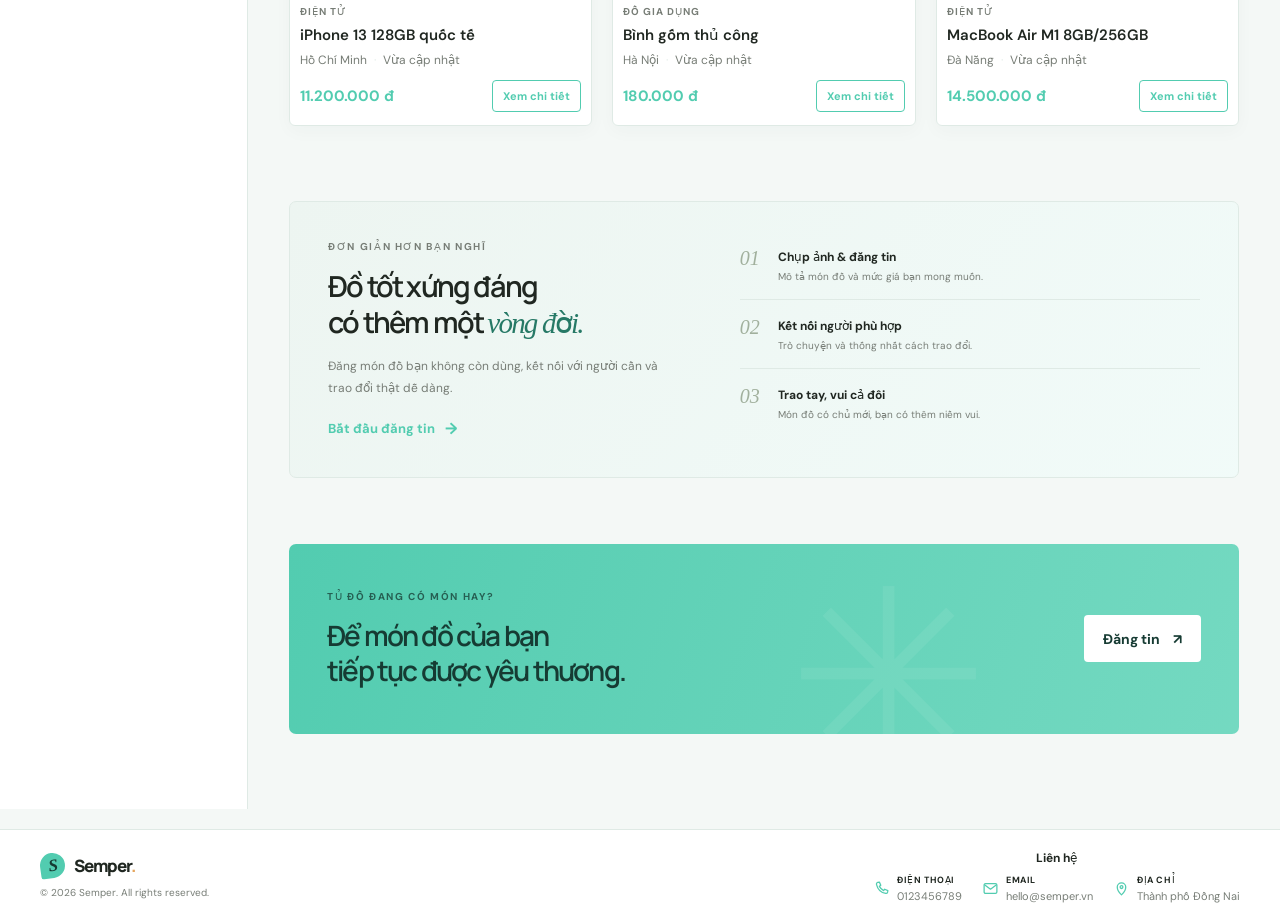
==== commit 97483c13: "." ====
--- a/index.html
+++ b/index.html
@@ -10,13 +10,33 @@
     <title>Semper — Trao đồ cũ, nhận niềm vui mới</title>
     <link rel="icon" type="image/png" href="[data-uri]" />
     <link rel="stylesheet" href="danhmucsp/css/styles.css" />
+    <link rel="stylesheet" href="https://unpkg.com/aos@2.3.4/dist/aos.css" />
     <link href="https://fonts.googleapis.com/css2?family=DM+Sans:wght@400;500;700&family=Manrope:wght@400;600;700;800&display=swap" rel="stylesheet" />
     <script src="danhmucsp/js/products.js"></script>
     <script src="danhmucsp/js/account-menu.js"></script>
     <script src="danhmucsp/js/notifications.js"></script>
+    <script src="danhmucsp/js/page-loader.js"></script>
+    <script>
+      if (!window.location.hash) {
+        history.scrollRestoration = "manual";
+        window.scrollTo(0, 0);
+      }
+    </script>
+    <script src="https://unpkg.com/aos@2.3.4/dist/aos.js"></script>
+    <script>
+      document.addEventListener("DOMContentLoaded", () => {
+        AOS.init({ duration: 700, easing: "ease-out-cubic", once: true, offset: 70 });
+      });
+    </script>
     <script>
 document.addEventListener("DOMContentLoaded", () => {
 const searchForm = document.querySelector("#search-form");
+const typewriterLineOne = document.querySelector("#typewriter-line-one");
+const typewriterLineTwoPrefix = document.querySelector("#typewriter-line-two-prefix");
+const typewriterLineTwoAccent = document.querySelector("#typewriter-line-two-accent");
+const typewriterLineTwoSuffix = document.querySelector("#typewriter-line-two-suffix");
+const typewriterCursorOne = document.querySelector("#typewriter-cursor-one");
+const typewriterCursorTwo = document.querySelector("#typewriter-cursor-two");
 const searchInput = document.querySelector("#product-search");
 const locationSelect = document.querySelector("#location-select");
 const categoryButtons = [...document.querySelectorAll(".category-card")];
@@ -36,6 +56,28 @@
 
 let activeCategory = "all";
 
+async function typeText(element, text, delay = 75) {
+  for (const character of text) {
+    element.textContent += character;
+    await new Promise((resolve) => window.setTimeout(resolve, delay));
+  }
+}
+
+async function runHeroTypewriter() {
+  if (!typewriterLineOne || !typewriterLineTwoPrefix || !typewriterLineTwoAccent || !typewriterLineTwoSuffix || !typewriterCursorOne || !typewriterCursorTwo) return;
+
+  typewriterCursorOne.classList.add("is-active");
+  await typeText(typewriterLineOne, "Món đồ cũ.");
+  typewriterCursorOne.classList.remove("is-active");
+  typewriterCursorTwo.classList.add("is-active");
+  await typeText(typewriterLineTwoPrefix, "Một ");
+  await typeText(typewriterLineTwoAccent, "hành trình");
+  await typeText(typewriterLineTwoSuffix, " mới.");
+  typewriterCursorTwo.classList.remove("is-active");
+}
+
+runHeroTypewriter();
+
 function getRandomProducts(products, count) {
   return [...products]
     .sort(() => Math.random() - 0.5)
@@ -45,7 +87,7 @@
 function renderProduct(product, index) {
   const location = locations[index % locations.length];
   return `
-    <article class="product-card" data-category="${product.category}" data-location="${location}">
+    <article class="product-card" data-aos="fade-up" data-category="${product.category}" data-location="${location}">
       <div class="product-image">
         <span class="badge ${badgeClass[product.status] || ""}">${product.status}</span>
         <img src="${product.images[0]}" alt="${product.title}" loading="lazy">
@@ -168,6 +210,9 @@
     </script>
   </head>
   <body>
+    <div class="page-loader" role="status" aria-label="Đang tải trang">
+      <span class="loading-spinner" aria-hidden="true"></span>
+    </div>
     <input type="checkbox" id="mobile-menu-toggle" hidden />
     <header class="site-header">
       <div class="header-inner">
@@ -273,10 +318,12 @@
       </aside>
 
       <main id="trang-chu">
-      <section class="hero" aria-labelledby="hero-title">
+      <section class="hero" data-aos="fade-up" aria-labelledby="hero-title">
         <div class="hero-copy">
           <p class="eyebrow"><span></span> SỐNG XANH, SỐNG CÓ GU</p>
-          <h1 id="hero-title">Món đồ cũ.<br />Một <em>hành trình</em> mới.</h1>
+          <h1 id="hero-title">
+            <span class="typewriter-row"><span id="typewriter-line-one" class="typewriter-line"></span><span id="typewriter-cursor-one" class="typewriter-cursor" aria-hidden="true"></span></span><span class="typewriter-row"><span id="typewriter-line-two-prefix" class="typewriter-line"></span><span id="typewriter-line-two-accent" class="typewriter-line typewriter-line-accent"></span><span id="typewriter-line-two-suffix" class="typewriter-line"></span><span id="typewriter-cursor-two" class="typewriter-cursor" aria-hidden="true"></span></span>
+          </h1>
           <p class="hero-description">
             Trao đi món đồ bạn không còn cần. Tìm thấy món đồ bạn đang mong.
             Mỗi lựa chọn nhỏ, thêm một vòng đời ý nghĩa.
@@ -304,7 +351,7 @@
         </div>
       </section>
 
-      <section class="search-section" aria-label="Tìm kiếm sản phẩm">
+      <section class="search-section" data-aos="fade-up" data-aos-delay="80" aria-label="Tìm kiếm sản phẩm">
         <form class="search-bar" id="search-form" role="search">
           <label class="search-field">
             <svg viewBox="0 0 24 24" aria-hidden="true">
@@ -331,7 +378,7 @@
         </form>
       </section>
 
-      <section class="products-section" id="san-pham" aria-labelledby="products-title">
+      <section class="products-section" id="san-pham" data-aos="fade-up" aria-labelledby="products-title">
         <div class="section-heading products-heading">
           <div>
             <p class="eyebrow">MÓN HỜI ĐANG ĐƯỢC YÊU THÍCH</p>
@@ -400,7 +447,7 @@
         <p class="empty-state" id="empty-state" hidden>Chưa tìm thấy món đồ phù hợp. Thử từ khóa hoặc danh mục khác nhé!</p>
       </section>
 
-      <section class="products-section search-results-section" id="search-results-section" aria-labelledby="search-results-title" hidden>
+      <section class="products-section search-results-section" id="search-results-section" data-aos="fade-up" aria-labelledby="search-results-title" hidden>
         <div class="section-heading products-heading">
           <div>
             <p class="eyebrow">KẾT QUẢ PHÙ HỢP</p>
@@ -411,7 +458,7 @@
         <p class="empty-state" id="search-results-empty" hidden>Chưa tìm thấy sản phẩm phù hợp. Hãy thử từ khóa hoặc khu vực khác nhé!</p>
       </section>
 
-      <section class="how-section" id="cach-hoat-dong" aria-labelledby="how-title">
+      <section class="how-section" id="cach-hoat-dong" data-aos="fade-up" aria-labelledby="how-title">
         <div class="how-copy">
           <p class="eyebrow">ĐƠN GIẢN HƠN BẠN NGHĨ</p>
           <h2 id="how-title">Đồ tốt xứng đáng<br />có thêm một <em>vòng đời.</em></h2>
@@ -425,7 +472,7 @@
         </ol>
       </section>
 
-      <section class="sell-banner" id="dang-tin" aria-labelledby="sell-title">
+      <section class="sell-banner" id="dang-tin" data-aos="fade-up" aria-labelledby="sell-title">
         <div>
           <p class="eyebrow">TỦ ĐỒ ĐANG CÓ MÓN HAY?</p>
           <h2 id="sell-title">Để món đồ của bạn<br />tiếp tục được yêu thương.</h2>
@@ -438,7 +485,7 @@
       </main>
     </div>
 
-    <footer class="site-footer">
+    <footer class="site-footer" data-aos="fade-up">
       <div class="site-footer-inner">
         <div class="footer-branding">
           <a class="brand footer-brand" href="#trang-chu"><span class="brand-mark" aria-hidden="true">S</span><span>Semper<span class="brand-period">.</span></span></a>
--- a/danhmucsp/css/styles.css
+++ b/danhmucsp/css/styles.css
@@ -29,6 +29,10 @@
 button, input, select { font: inherit; }
 button { color: inherit; }
 a:focus-visible, button:focus-visible, input:focus-visible, select:focus-visible { outline: 3px solid var(--accent); outline-offset: 3px; }
+.page-loader { position: fixed; inset: 0; z-index: 9999; display: grid; place-items: center; background: var(--page-bg); opacity: 1; transition: opacity .3s ease, visibility .3s ease; }
+.page-loader.is-hidden { opacity: 0; visibility: hidden; pointer-events: none; }
+.loading-spinner { width: 42px; height: 42px; border: 4px solid color-mix(in srgb, var(--accent) 28%, transparent); border-top-color: var(--accent); border-radius: 50%; animation: loading-spin .8s linear infinite; }
+@keyframes loading-spin { to { transform: rotate(360deg); } }
 
 .site-header { position: sticky; top: 0; z-index: 100; height: 82px; border-bottom: 1px solid var(--border); background: var(--surface); box-shadow: 0 3px 14px #23483a08; transition: color .35s ease, background-color .35s ease, border-color .35s ease, box-shadow .35s ease; }
 .header-inner { width: min(1200px, calc(100% - 64px)); height: 100%; margin: auto; display: flex; align-items: center; justify-content: space-between; }
@@ -118,6 +122,11 @@
 h1, h2 { font-family: "Manrope", sans-serif; letter-spacing: -1.8px; }
 h1 { margin: 0 0 18px; font-size: clamp(42px, 4.6vw, 59px); font-weight: 600; line-height: 1.13; }
 h1 em, .how-copy h2 em { color: var(--green); font-family: var(--serif); font-weight: 400; }
+.typewriter-row { display: block; height: 1.13em; white-space: nowrap; }
+.typewriter-line-accent { color: var(--green); font-family: var(--serif); font-weight: 400; }
+.typewriter-cursor { display: inline-block; width: 3px; height: .9em; margin-left: 5px; vertical-align: -.08em; background: var(--green); opacity: 0; }
+.typewriter-cursor.is-active { opacity: 1; animation: typewriter-blink .8s steps(1, end) infinite; }
+@keyframes typewriter-blink { 0%, 48% { opacity: 1; } 49%, 100% { opacity: 0; } }
 .hero-description { max-width: 420px; margin-bottom: 25px; color: var(--muted); font-size: 14px; line-height: 1.8; }
 .button { display: inline-flex; min-height: 47px; align-items: center; justify-content: center; gap: 13px; padding: 0 19px; border: 0; border-radius: 4px; font-size: 14px; font-weight: 700; transition: transform .2s, background .2s; cursor: pointer; }
 .button:hover { transform: translateY(-2px); }
@@ -346,7 +355,8 @@
   .notification-popover { top: calc(100% + 10px); right: -52px; width: min(310px, calc(100vw - 36px)); }
   .hero { display: flex; min-height: 0; flex-direction: column; align-items: stretch; gap: 32px; margin: 14px auto 22px; padding: 25px 18px; }
   .hero-copy { padding: 0; }
-  h1 { font-size: 46px; }
+  h1 { font-size: clamp(28px, 8.5vw, 40px); letter-spacing: -1.2px; }
+  .typewriter-row { height: 1.2em; white-space: nowrap; }
   .hero-description { max-width: 380px; font-size: 13px; }
   .community-proof { margin-top: 23px; }
   .hero-visual { height: 275px; margin: 0 8px 0 18px; }
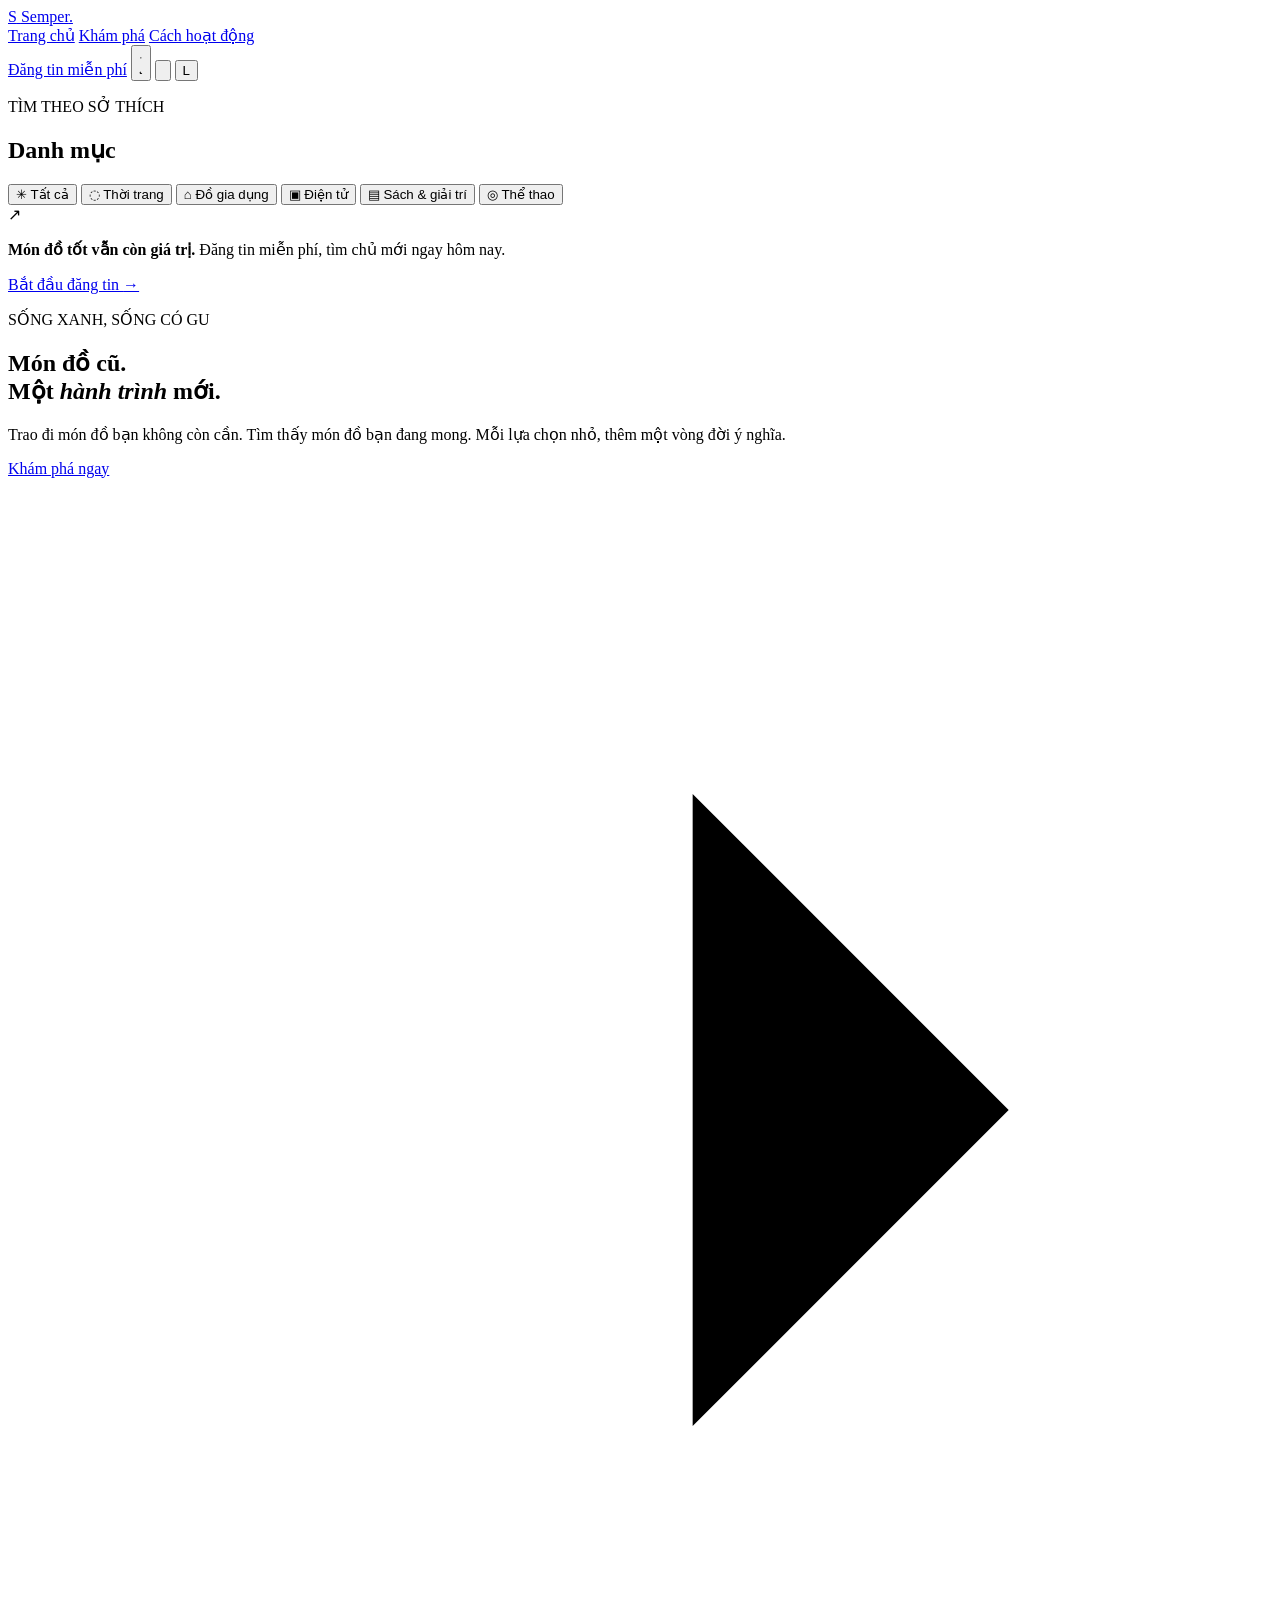
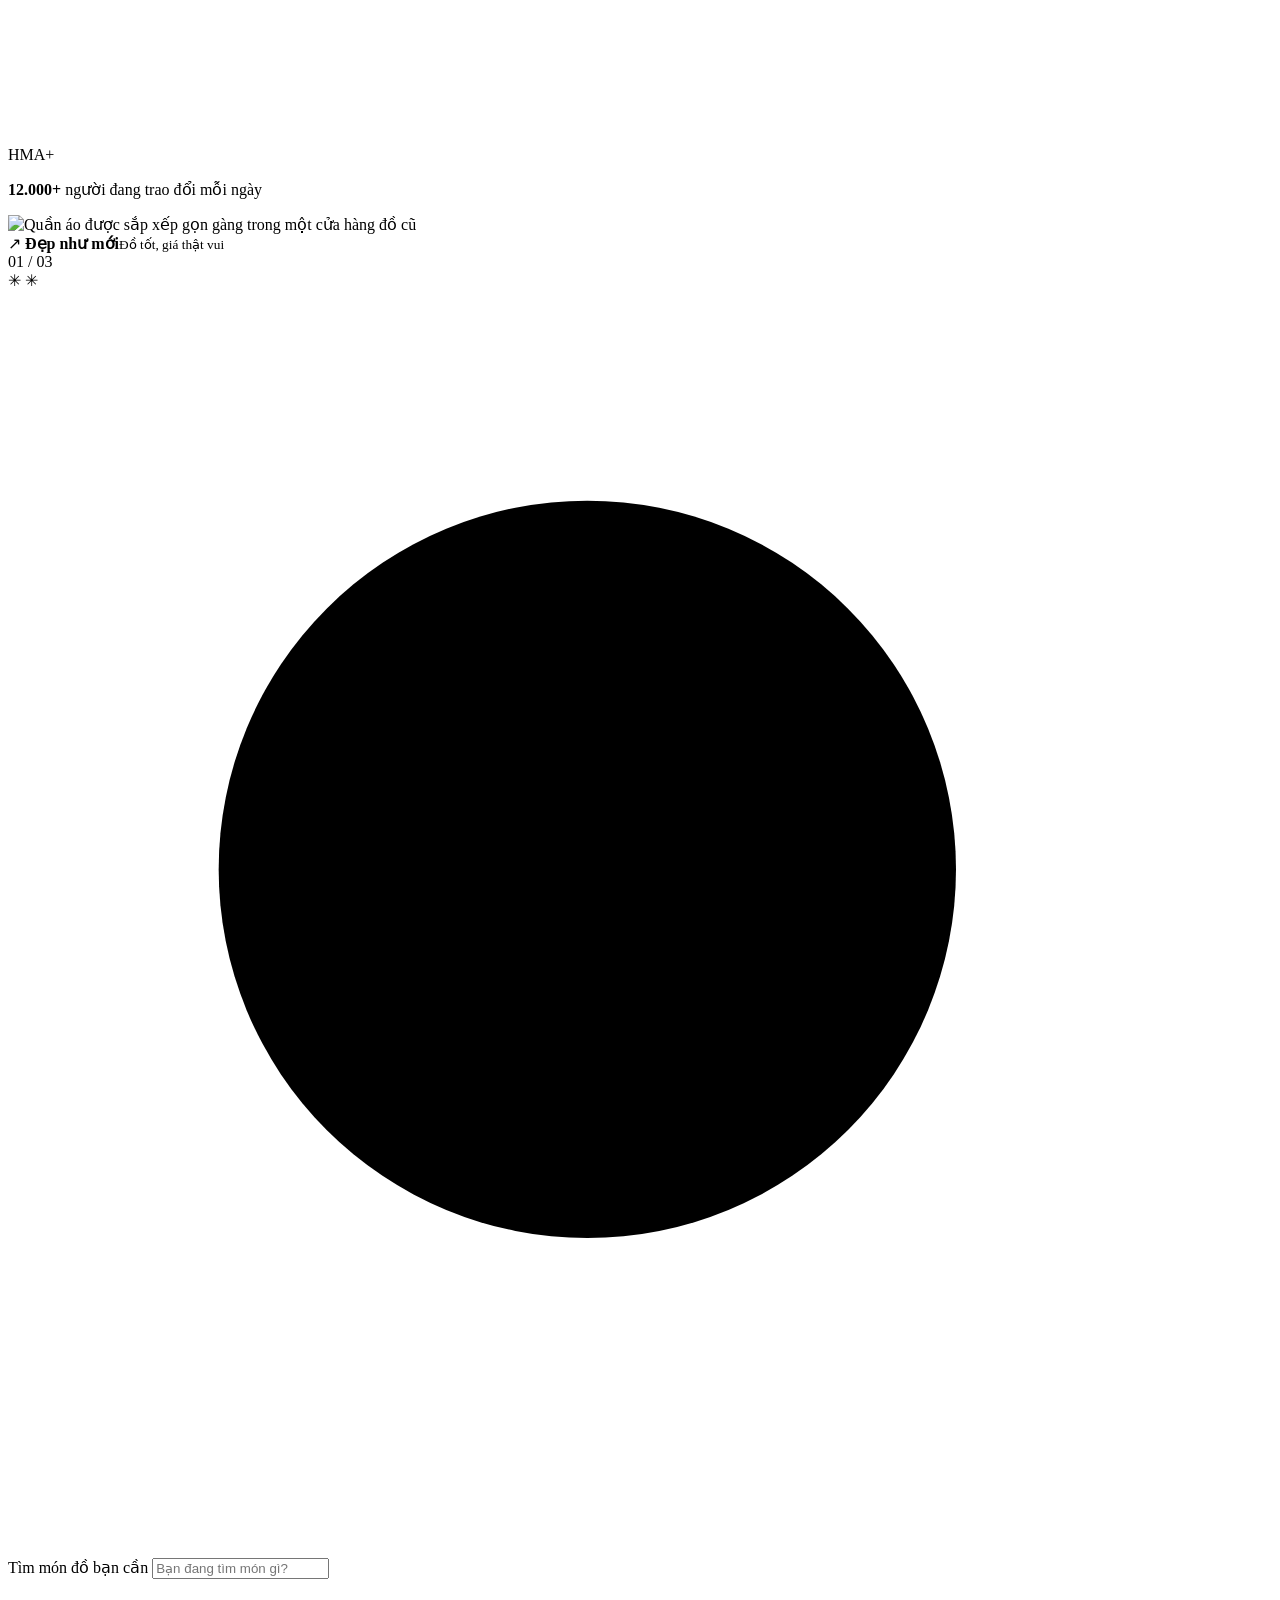
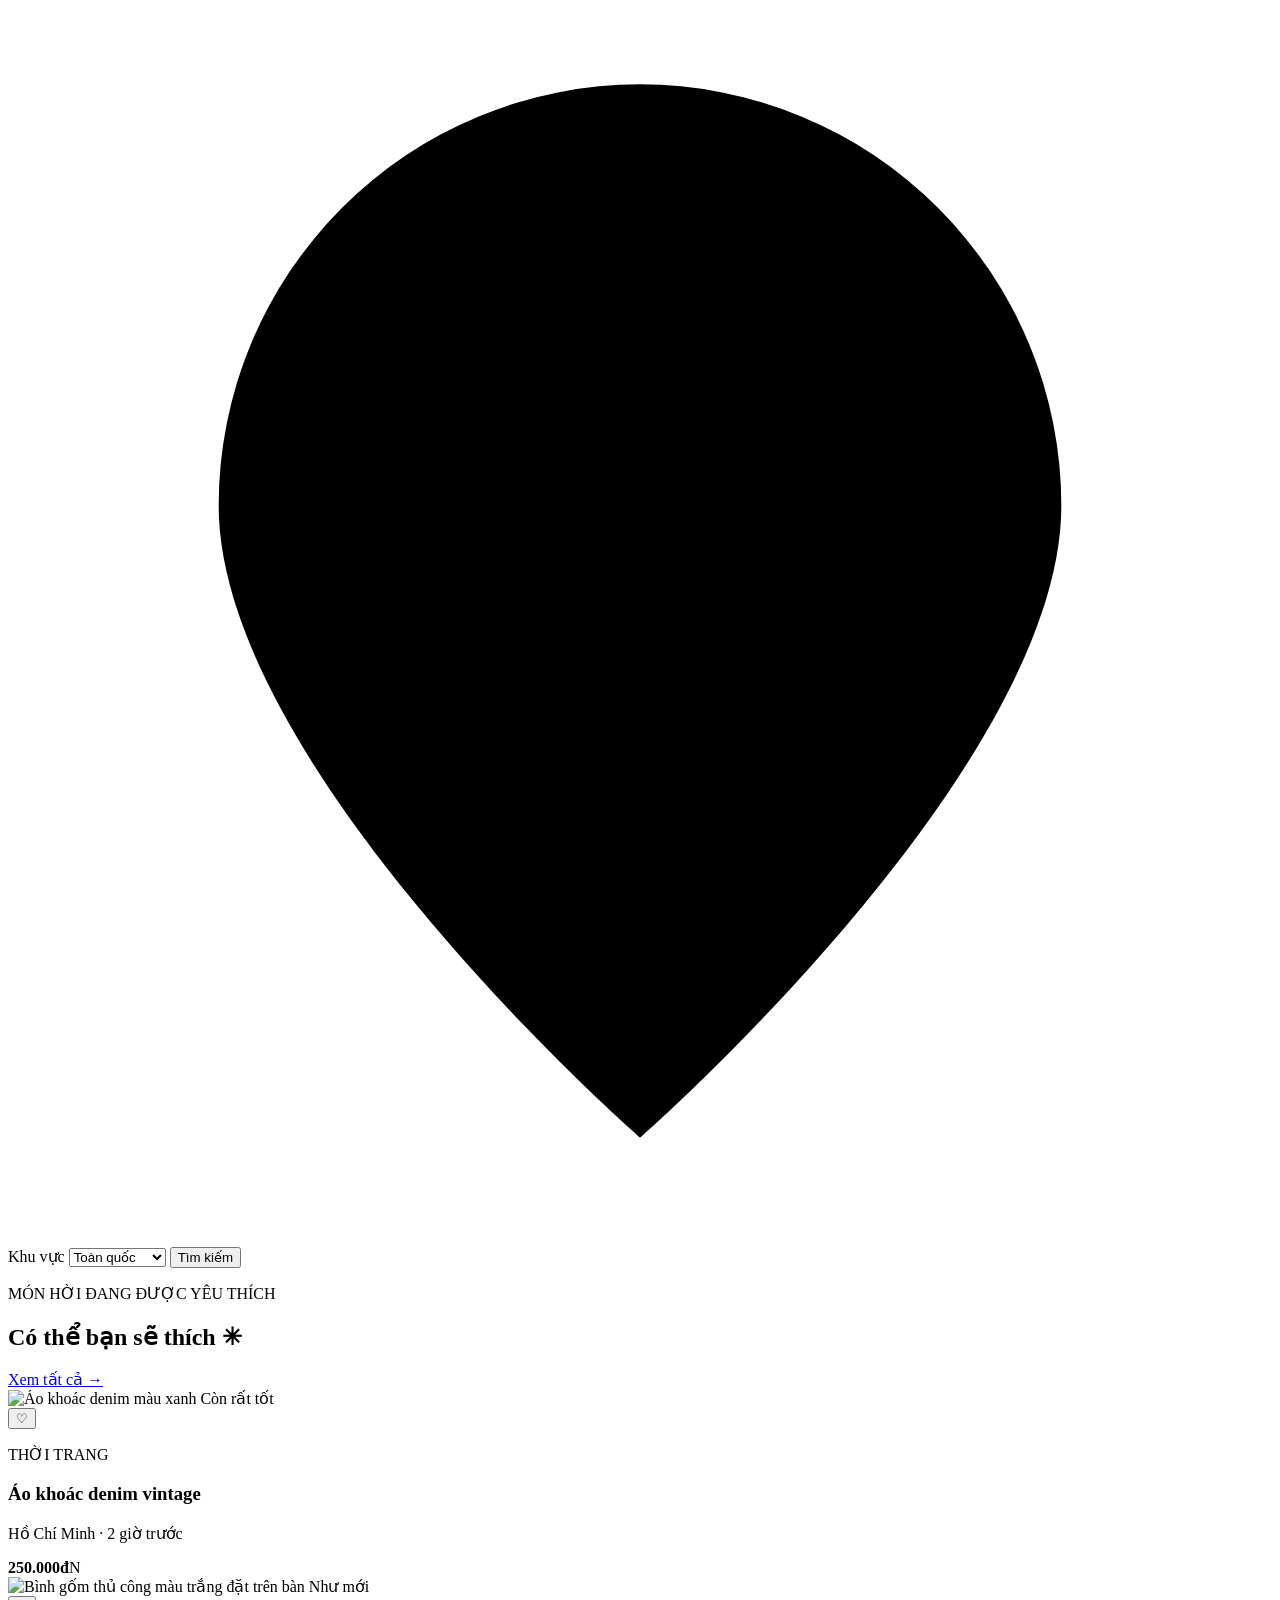
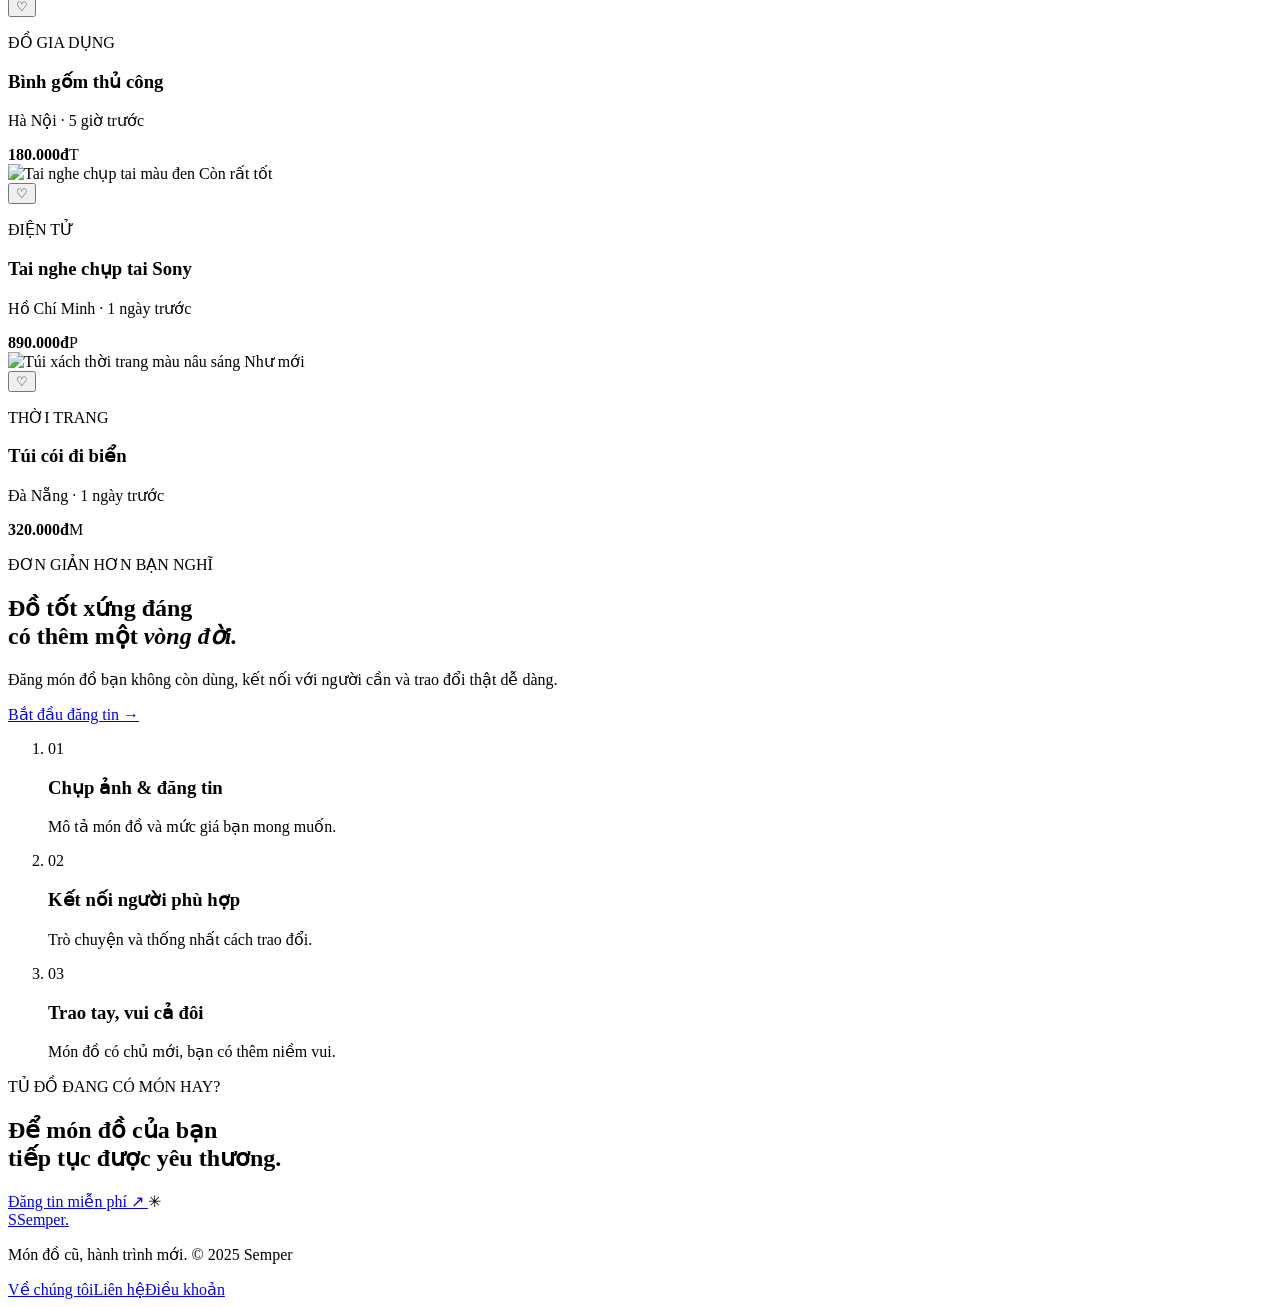
==== commit 6d50678a: "." ====
--- a/index.html
+++ b/index.html
@@ -9,129 +9,17 @@
     />
     <title>Semper — Trao đồ cũ, nhận niềm vui mới</title>
     <link rel="icon" type="image/png" href="[data-uri]" />
-    <link rel="stylesheet" href="danhmucsp/css/styles.css" />
-    <link rel="stylesheet" href="https://unpkg.com/aos@2.3.4/dist/aos.css" />
-    <link href="https://fonts.googleapis.com/css2?family=DM+Sans:wght@400;500;700&family=Manrope:wght@400;600;700;800&display=swap" rel="stylesheet" />
-    <script src="danhmucsp/js/products.js"></script>
-    <script src="danhmucsp/js/account-menu.js"></script>
-    <script src="danhmucsp/js/notifications.js"></script>
-    <script src="danhmucsp/js/page-loader.js"></script>
-    <script>
-      if (!window.location.hash) {
-        history.scrollRestoration = "manual";
-        window.scrollTo(0, 0);
-      }
-    </script>
-    <script src="https://unpkg.com/aos@2.3.4/dist/aos.js"></script>
-    <script>
-      document.addEventListener("DOMContentLoaded", () => {
-        AOS.init({ duration: 700, easing: "ease-out-cubic", once: true, offset: 70 });
-      });
-    </script>
-    <script>
-document.addEventListener("DOMContentLoaded", () => {
+    <link rel="stylesheet" href="./styles.css" />
+    <script defer>
 const searchForm = document.querySelector("#search-form");
-const typewriterLineOne = document.querySelector("#typewriter-line-one");
-const typewriterLineTwoPrefix = document.querySelector("#typewriter-line-two-prefix");
-const typewriterLineTwoAccent = document.querySelector("#typewriter-line-two-accent");
-const typewriterLineTwoSuffix = document.querySelector("#typewriter-line-two-suffix");
-const typewriterCursorOne = document.querySelector("#typewriter-cursor-one");
-const typewriterCursorTwo = document.querySelector("#typewriter-cursor-two");
 const searchInput = document.querySelector("#product-search");
 const locationSelect = document.querySelector("#location-select");
 const categoryButtons = [...document.querySelectorAll(".category-card")];
-const productGrid = document.querySelector("#product-grid");
+const productCards = [...document.querySelectorAll(".product-card")];
 const emptyState = document.querySelector("#empty-state");
-const searchResultsSection = document.querySelector("#search-results-section");
-const searchResultsGrid = document.querySelector("#search-results-grid");
-const searchResultsTitle = document.querySelector("#search-results-title");
-const searchResultsEmpty = document.querySelector("#search-results-empty");
 const themeToggle = document.querySelector("#theme-toggle");
-const heroImage = document.querySelector("#hero-image");
-const heroNoteTitle = document.querySelector("#hero-note-title");
-const heroNoteDescription = document.querySelector("#hero-note-description");
-const heroIndex = document.querySelector("#hero-index");
-const badgeClass = { "Like New": "badge-like-new", Good: "badge-good", Fair: "badge-fair" };
-const locations = ["Hồ Chí Minh", "Hà Nội", "Đà Nẵng"];
 
 let activeCategory = "all";
-
-async function typeText(element, text, delay = 75) {
-  for (const character of text) {
-    element.textContent += character;
-    await new Promise((resolve) => window.setTimeout(resolve, delay));
-  }
-}
-
-async function runHeroTypewriter() {
-  if (!typewriterLineOne || !typewriterLineTwoPrefix || !typewriterLineTwoAccent || !typewriterLineTwoSuffix || !typewriterCursorOne || !typewriterCursorTwo) return;
-
-  typewriterCursorOne.classList.add("is-active");
-  await typeText(typewriterLineOne, "Món đồ cũ.");
-  typewriterCursorOne.classList.remove("is-active");
-  typewriterCursorTwo.classList.add("is-active");
-  await typeText(typewriterLineTwoPrefix, "Một ");
-  await typeText(typewriterLineTwoAccent, "hành trình");
-  await typeText(typewriterLineTwoSuffix, " mới.");
-  typewriterCursorTwo.classList.remove("is-active");
-}
-
-runHeroTypewriter();
-
-function getRandomProducts(products, count) {
-  return [...products]
-    .sort(() => Math.random() - 0.5)
-    .slice(0, count);
-}
-
-function renderProduct(product, index) {
-  const location = locations[index % locations.length];
-  return `
-    <article class="product-card" data-aos="fade-up" data-category="${product.category}" data-location="${location}">
-      <div class="product-image">
-        <span class="badge ${badgeClass[product.status] || ""}">${product.status}</span>
-        <img src="${product.images[0]}" alt="${product.title}" loading="lazy">
-      </div>
-      <div class="product-info">
-        <p class="product-category">${product.category.toUpperCase()}</p>
-        <h3 class="product-title">${product.title}</h3>
-        <p class="product-meta">${location} <span>·</span> Vừa cập nhật</p>
-        <div class="product-bottom">
-          <strong class="product-price">${product.price}</strong>
-          <a class="btn-add-cart" href="danhmucsp/html/ctsp.html#${product.id}" aria-label="Xem chi tiết ${product.title}">Xem chi tiết</a>
-        </div>
-      </div>
-    </article>
-  `;
-}
-
-const products = Array.isArray(window.semperProducts) ? window.semperProducts : [];
-productGrid.innerHTML = getRandomProducts(products, 6).map(renderProduct).join("");
-const productCards = [...productGrid.querySelectorAll(".product-card")];
-
-const heroProducts = getRandomProducts(products, 3);
-let heroProductIndex = 0;
-
-function showHeroProduct(index) {
-  const product = heroProducts[index];
-  if (!product) return;
-
-  heroImage.classList.add("is-changing");
-  window.setTimeout(() => {
-    heroImage.src = product.images[0];
-    heroImage.alt = product.title;
-    heroNoteTitle.textContent = product.title;
-    heroNoteDescription.textContent = product.price;
-    heroIndex.firstChild.textContent = String(index + 1).padStart(2, "0") + " ";
-    heroImage.classList.remove("is-changing");
-  }, 220);
-}
-
-showHeroProduct(heroProductIndex);
-window.setInterval(() => {
-  heroProductIndex = (heroProductIndex + 1) % heroProducts.length;
-  showHeroProduct(heroProductIndex);
-}, 5000);
 
 function applyTheme(theme) {
   const isDark = theme === "dark";
@@ -161,31 +49,31 @@
   localStorage.setItem("semper-theme", nextTheme);
 });
 
-function showSearchResults() {
+function filterProducts() {
   const query = searchInput.value.trim().toLocaleLowerCase("vi");
   const location = locationSelect.value;
-  const results = products.filter((product) => {
-    const searchableText = `${product.title} ${product.desc} ${product.category}`.toLocaleLowerCase("vi");
-    const matchesQuery = !query || searchableText.includes(query);
-    const productLocation = locations[products.indexOf(product) % locations.length];
-    const matchesLocation = !location || productLocation === location;
-    return matchesQuery && matchesLocation;
+  let visibleCount = 0;
+
+  productCards.forEach((card) => {
+    const matchesCategory = activeCategory === "all" || card.dataset.category === activeCategory;
+    const matchesLocation = !location || card.dataset.location === location;
+    const matchesQuery = !query || card.textContent.toLocaleLowerCase("vi").includes(query);
+    const isVisible = matchesCategory && matchesLocation && matchesQuery;
+
+    card.hidden = !isVisible;
+    if (isVisible) visibleCount += 1;
   });
 
-  searchResultsSection.hidden = false;
-  searchResultsTitle.textContent = query || location
-    ? `Kết quả tìm kiếm${query ? ` cho “${searchInput.value.trim()}”` : ""}`
-    : "Tất cả sản phẩm";
-  searchResultsGrid.innerHTML = results.map(renderProduct).join("");
-  searchResultsEmpty.hidden = results.length > 0;
-  searchResultsGrid.hidden = results.length === 0;
-  searchResultsSection.scrollIntoView({ behavior: "smooth", block: "start" });
+  emptyState.hidden = visibleCount > 0;
 }
 
 searchForm.addEventListener("submit", (event) => {
   event.preventDefault();
-  showSearchResults();
+  filterProducts();
 });
+
+searchInput.addEventListener("input", filterProducts);
+locationSelect.addEventListener("change", filterProducts);
 
 categoryButtons.forEach((button) => {
   button.addEventListener("click", () => {
@@ -195,6 +83,7 @@
       categoryButton.classList.toggle("selected", isSelected);
       categoryButton.setAttribute("aria-pressed", String(isSelected));
     });
+    filterProducts();
   });
 });
 
@@ -206,14 +95,9 @@
   });
 });
 
-});
     </script>
   </head>
   <body>
-    <div class="page-loader" role="status" aria-label="Đang tải trang">
-      <span class="loading-spinner" aria-hidden="true"></span>
-    </div>
-    <input type="checkbox" id="mobile-menu-toggle" hidden />
     <header class="site-header">
       <div class="header-inner">
         <a class="brand" href="#trang-chu" aria-label="Semper — về trang chủ">
@@ -223,19 +107,12 @@
 
         <nav class="desktop-nav" aria-label="Điều hướng chính">
           <a class="nav-link active" href="#trang-chu">Trang chủ</a>
-          <a class="nav-link" href="danhmucsp/html/sanpham.html">Danh mục sản phẩm</a>
-  
+          <a class="nav-link" href="#san-pham">Khám phá</a>
+          <a class="nav-link" href="#cach-hoat-dong">Cách hoạt động</a>
         </nav>
 
         <div class="header-actions">
-          <label for="mobile-menu-toggle" class="icon-button hamburger-menu" aria-label="Mở menu điều hướng">
-            <span class="hamburger-lines" aria-hidden="true">
-              <span class="line line1"></span>
-              <span class="line line2"></span>
-              <span class="line line3"></span>
-            </span>
-          </label>
-          <a class="sell-link" href="danhmucsp/html/dangtin.html">Đăng tin</a>
+          <a class="sell-link" href="#dang-tin">Đăng tin miễn phí</a>
           <button class="icon-button theme-toggle" id="theme-toggle" type="button" aria-label="Chuyển sang giao diện tối" title="Chuyển sang giao diện tối">
             <svg class="sun-icon" viewBox="0 0 24 24" aria-hidden="true">
               <circle cx="12" cy="12" r="4"></circle>
@@ -245,36 +122,13 @@
               <path d="M20.9 13A8.5 8.5 0 0 1 11 3.1 8.5 8.5 0 1 0 20.9 13Z"></path>
             </svg>
           </button>
-          <div class="notification-menu">
-            <button class="icon-button notification-button" type="button" aria-label="Mở thông báo" aria-expanded="false">
-              <svg viewBox="0 0 24 24" aria-hidden="true">
-                <path d="M18 8a6 6 0 0 0-12 0c0 7-3 7-3 9h18c0-2-3-2-3-9M10 21h4" />
-              </svg>
-              <span class="notification-dot" aria-hidden="true"></span>
-            </button>
-            <div class="notification-popover" role="region" aria-label="Thông báo">
-              <div class="notification-heading"><strong>Thông báo</strong></div>
-              <div class="notification-list"></div>
-            </div>
-          </div>
-          <div class="account-menu">
-            <button class="avatar-button" type="button" aria-label="Mở biểu mẫu đăng nhập" aria-expanded="false">
-              <svg viewBox="0 0 24 24" aria-hidden="true">
-                <circle cx="12" cy="12" r="10"></circle>
-                <circle cx="12" cy="8" r="3.2"></circle>
-                <path d="M5.5 19c.8-3.2 3.1-4.8 6.5-4.8s5.7 1.6 6.5 4.8"></path>
-              </svg>
-            </button>
-            <form class="login-popover" action="#" method="post">
-              <h2>Đăng nhập</h2>
-              <label for="home-login-account">Tài khoản</label>
-              <input id="home-login-account" name="account" type="text" autocomplete="username" required>
-              <label for="home-login-password">Mật khẩu</label>
-              <input id="home-login-password" name="password" type="password" autocomplete="current-password" required>
-              <button type="submit">Đăng nhập</button>
-              <a href="#">Đăng ký</a>
-            </form>
-          </div>
+          <button class="icon-button notification-button" type="button" aria-label="Thông báo">
+            <svg viewBox="0 0 24 24" aria-hidden="true">
+              <path d="M18 8a6 6 0 0 0-12 0c0 7-3 7-3 9h18c0-2-3-2-3-9M10 21h4" />
+            </svg>
+            <span class="notification-dot" aria-hidden="true"></span>
+          </button>
+          <button class="avatar-button" type="button" aria-label="Tài khoản của bạn">L</button>
         </div>
       </div>
     </header>
@@ -286,44 +140,43 @@
           <h2 id="category-title">Danh mục</h2>
         </div>
         <nav class="category-list" aria-label="Danh mục sản phẩm">
-          <a class="category-card selected" href="danhmucsp/html/sanpham.html" data-category="all" aria-pressed="true">
+          <button class="category-card selected" type="button" data-category="all" aria-pressed="true">
             <span class="category-icon category-all" aria-hidden="true">✳</span>
             <span>Tất cả</span>
-          </a>
-          <a class="category-card" href="danhmucsp/html/sanpham.html?category=Th%E1%BB%9Di%20trang" data-category="Thời trang" aria-pressed="false">
+          </button>
+          <button class="category-card" type="button" data-category="Thời trang" aria-pressed="false">
             <span class="category-icon category-fashion" aria-hidden="true">◌</span>
             <span>Thời trang</span>
-          </a>
-          <a class="category-card" href="danhmucsp/html/sanpham.html?category=%C4%90%E1%BB%93%20gia%20d%E1%BB%A5ng" data-category="Đồ gia dụng" aria-pressed="false">
+          </button>
+          <button class="category-card" type="button" data-category="Đồ gia dụng" aria-pressed="false">
             <span class="category-icon category-home" aria-hidden="true">⌂</span>
             <span>Đồ gia dụng</span>
-          </a>
-          <a class="category-card" href="danhmucsp/html/sanpham.html?category=%C4%90i%E1%BB%87n%20t%E1%BB%AD" data-category="Điện tử" aria-pressed="false">
+          </button>
+          <button class="category-card" type="button" data-category="Điện tử" aria-pressed="false">
             <span class="category-icon category-tech" aria-hidden="true">▣</span>
             <span>Điện tử</span>
-          </a>
-          <a class="category-card" href="danhmucsp/html/sanpham.html?category=S%C3%A1ch%20%26%20gi%E1%BA%A3i%20tr%C3%AD" data-category="Sách &amp; giải trí" aria-pressed="false">
+          </button>
+          <button class="category-card" type="button" data-category="Sách &amp; giải trí" aria-pressed="false">
             <span class="category-icon category-books" aria-hidden="true">▤</span>
             <span>Sách &amp; giải trí</span>
-          </a>
-          <a class="category-card" href="danhmucsp/html/sanpham.html?category=Th%E1%BB%83%20thao" data-category="Thể thao" aria-pressed="false">
+          </button>
+          <button class="category-card" type="button" data-category="Thể thao" aria-pressed="false">
             <span class="category-icon category-sport" aria-hidden="true">◎</span>
             <span>Thể thao</span>
-          </a>
+          </button>
         </nav>
         <div class="sidebar-promo">
+          <span class="promo-icon" aria-hidden="true">↗</span>
           <p><strong>Món đồ tốt vẫn còn giá trị.</strong> Đăng tin miễn phí, tìm chủ mới ngay hôm nay.</p>
-          <a href="danhmucsp/html/dangtin.html">Bắt đầu đăng tin <span aria-hidden="true">→</span></a>
+          <a href="#dang-tin">Bắt đầu đăng tin <span aria-hidden="true">→</span></a>
         </div>
       </aside>
 
       <main id="trang-chu">
-      <section class="hero" data-aos="fade-up" aria-labelledby="hero-title">
+      <section class="hero" aria-labelledby="hero-title">
         <div class="hero-copy">
           <p class="eyebrow"><span></span> SỐNG XANH, SỐNG CÓ GU</p>
-          <h1 id="hero-title">
-            <span class="typewriter-row"><span id="typewriter-line-one" class="typewriter-line"></span><span id="typewriter-cursor-one" class="typewriter-cursor" aria-hidden="true"></span></span><span class="typewriter-row"><span id="typewriter-line-two-prefix" class="typewriter-line"></span><span id="typewriter-line-two-accent" class="typewriter-line typewriter-line-accent"></span><span id="typewriter-line-two-suffix" class="typewriter-line"></span><span id="typewriter-cursor-two" class="typewriter-cursor" aria-hidden="true"></span></span>
-          </h1>
+          <h1 id="hero-title">Món đồ cũ.<br />Một <em>hành trình</em> mới.</h1>
           <p class="hero-description">
             Trao đi món đồ bạn không còn cần. Tìm thấy món đồ bạn đang mong.
             Mỗi lựa chọn nhỏ, thêm một vòng đời ý nghĩa.
@@ -341,17 +194,21 @@
         </div>
 
         <div class="hero-visual">
-          <img id="hero-image" src="" alt="" />
+          <img
+            src="https://images.unsplash.com/photo-1490481651871-ab68de25d43d?auto=format&fit=crop&w=1200&q=85"
+            alt="Quần áo được sắp xếp gọn gàng trong một cửa hàng đồ cũ"
+          />
           <div class="hero-note">
-            <span><strong id="hero-note-title"></strong><small id="hero-note-description"></small></span>
+            <span class="note-icon" aria-hidden="true">↗</span>
+            <span><strong>Đẹp như mới</strong><small>Đồ tốt, giá thật vui</small></span>
           </div>
-          <div class="hero-index" id="hero-index" aria-hidden="true">01 <span>/ 03</span></div>
+          <div class="hero-index" aria-hidden="true">01 <span>/ 03</span></div>
           <span class="hero-sparkle sparkle-one" aria-hidden="true">✳</span>
           <span class="hero-sparkle sparkle-two" aria-hidden="true">✳</span>
         </div>
       </section>
 
-      <section class="search-section" data-aos="fade-up" data-aos-delay="80" aria-label="Tìm kiếm sản phẩm">
+      <section class="search-section" aria-label="Tìm kiếm sản phẩm">
         <form class="search-bar" id="search-form" role="search">
           <label class="search-field">
             <svg viewBox="0 0 24 24" aria-hidden="true">
@@ -378,13 +235,13 @@
         </form>
       </section>
 
-      <section class="products-section" id="san-pham" data-aos="fade-up" aria-labelledby="products-title">
+      <section class="products-section" id="san-pham" aria-labelledby="products-title">
         <div class="section-heading products-heading">
           <div>
             <p class="eyebrow">MÓN HỜI ĐANG ĐƯỢC YÊU THÍCH</p>
             <h2 id="products-title">Có thể bạn sẽ thích <span>✳</span></h2>
           </div>
-          <a class="text-link" href="danhmucsp/html/sanpham.html">Xem tất cả <span aria-hidden="true">→</span></a>
+          <a class="text-link" href="#san-pham">Xem tất cả <span aria-hidden="true">→</span></a>
         </div>
 
         <div class="product-grid" id="product-grid">
@@ -447,23 +304,12 @@
         <p class="empty-state" id="empty-state" hidden>Chưa tìm thấy món đồ phù hợp. Thử từ khóa hoặc danh mục khác nhé!</p>
       </section>
 
-      <section class="products-section search-results-section" id="search-results-section" data-aos="fade-up" aria-labelledby="search-results-title" hidden>
-        <div class="section-heading products-heading">
-          <div>
-            <p class="eyebrow">KẾT QUẢ PHÙ HỢP</p>
-            <h2 id="search-results-title">Kết quả tìm kiếm</h2>
-          </div>
-        </div>
-        <div class="product-grid" id="search-results-grid"></div>
-        <p class="empty-state" id="search-results-empty" hidden>Chưa tìm thấy sản phẩm phù hợp. Hãy thử từ khóa hoặc khu vực khác nhé!</p>
-      </section>
-
-      <section class="how-section" id="cach-hoat-dong" data-aos="fade-up" aria-labelledby="how-title">
+      <section class="how-section" id="cach-hoat-dong" aria-labelledby="how-title">
         <div class="how-copy">
           <p class="eyebrow">ĐƠN GIẢN HƠN BẠN NGHĨ</p>
           <h2 id="how-title">Đồ tốt xứng đáng<br />có thêm một <em>vòng đời.</em></h2>
           <p>Đăng món đồ bạn không còn dùng, kết nối với người cần và trao đổi thật dễ dàng.</p>
-          <a class="text-link" href="danhmucsp/html/dangtin.html">Bắt đầu đăng tin <span aria-hidden="true">→</span></a>
+          <a class="text-link" href="#dang-tin">Bắt đầu đăng tin <span aria-hidden="true">→</span></a>
         </div>
         <ol class="steps-list">
           <li><span class="step-number">01</span><div><h3>Chụp ảnh &amp; đăng tin</h3><p>Mô tả món đồ và mức giá bạn mong muốn.</p></div></li>
@@ -472,34 +318,23 @@
         </ol>
       </section>
 
-      <section class="sell-banner" id="dang-tin" data-aos="fade-up" aria-labelledby="sell-title">
+      <section class="sell-banner" id="dang-tin" aria-labelledby="sell-title">
         <div>
           <p class="eyebrow">TỦ ĐỒ ĐANG CÓ MÓN HAY?</p>
           <h2 id="sell-title">Để món đồ của bạn<br />tiếp tục được yêu thương.</h2>
         </div>
-        <a class="button button-light" href="danhmucsp/html/dangtin.html">
-          Đăng tin <span aria-hidden="true">↗</span>
+        <a class="button button-light" href="mailto:hello@semper.vn?subject=Đăng%20tin%20món%20đồ">
+          Đăng tin miễn phí <span aria-hidden="true">↗</span>
         </a>
         <span class="banner-flower" aria-hidden="true">✳</span>
       </section>
       </main>
     </div>
 
-    <footer class="site-footer" data-aos="fade-up">
-      <div class="site-footer-inner">
-        <div class="footer-branding">
-          <a class="brand footer-brand" href="#trang-chu"><span class="brand-mark" aria-hidden="true">S</span><span>Semper<span class="brand-period">.</span></span></a>
-          <p class="footer-copyright">© 2026 Semper. All rights reserved.</p>
-        </div>
-        <div class="footer-contact">
-          <p class="footer-heading">Liên hệ</p>
-          <div class="contact-list">
-            <span class="contact-item"><svg viewBox="0 0 24 24" aria-hidden="true"><path d="M6.6 3.5 9 3l2 4.5-2 1.5a14.8 14.8 0 0 0 6 6l1.5-2L21 15l-.5 2.4a2.2 2.2 0 0 1-2.4 1.6A16.8 16.8 0 0 1 5 6.4 2.2 2.2 0 0 1 6.6 3.5Z"/></svg><span><strong>Điện thoại</strong>0123456789</span></span>
-            <a class="contact-item" href="mailto:hello@semper.vn"><svg viewBox="0 0 24 24" aria-hidden="true"><rect x="3" y="5" width="18" height="14" rx="2"/><path d="m4 7 8 6 8-6"/></svg><span><strong>Email</strong>hello@semper.vn</span></a>
-            <span class="contact-item"><svg viewBox="0 0 24 24" aria-hidden="true"><path d="M12 21s6-5.2 6-11a6 6 0 1 0-12 0c0 5.8 6 11 6 11Z"/><circle cx="12" cy="10" r="2"/></svg><span><strong>Địa chỉ</strong>Thành phố Đồng Nai</span></span>
-          </div>
-        </div>
-      </div>
+    <footer class="site-footer">
+      <a class="brand footer-brand" href="#trang-chu"><span class="brand-mark" aria-hidden="true">S</span><span>Semper<span class="brand-period">.</span></span></a>
+      <p>Món đồ cũ, hành trình mới. <span>© 2025 Semper</span></p>
+      <nav aria-label="Liên kết cuối trang"><a href="#cach-hoat-dong">Về chúng tôi</a><a href="mailto:hello@semper.vn">Liên hệ</a><a href="#san-pham">Điều khoản</a></nav>
     </footer>
   </body>
 </html>
